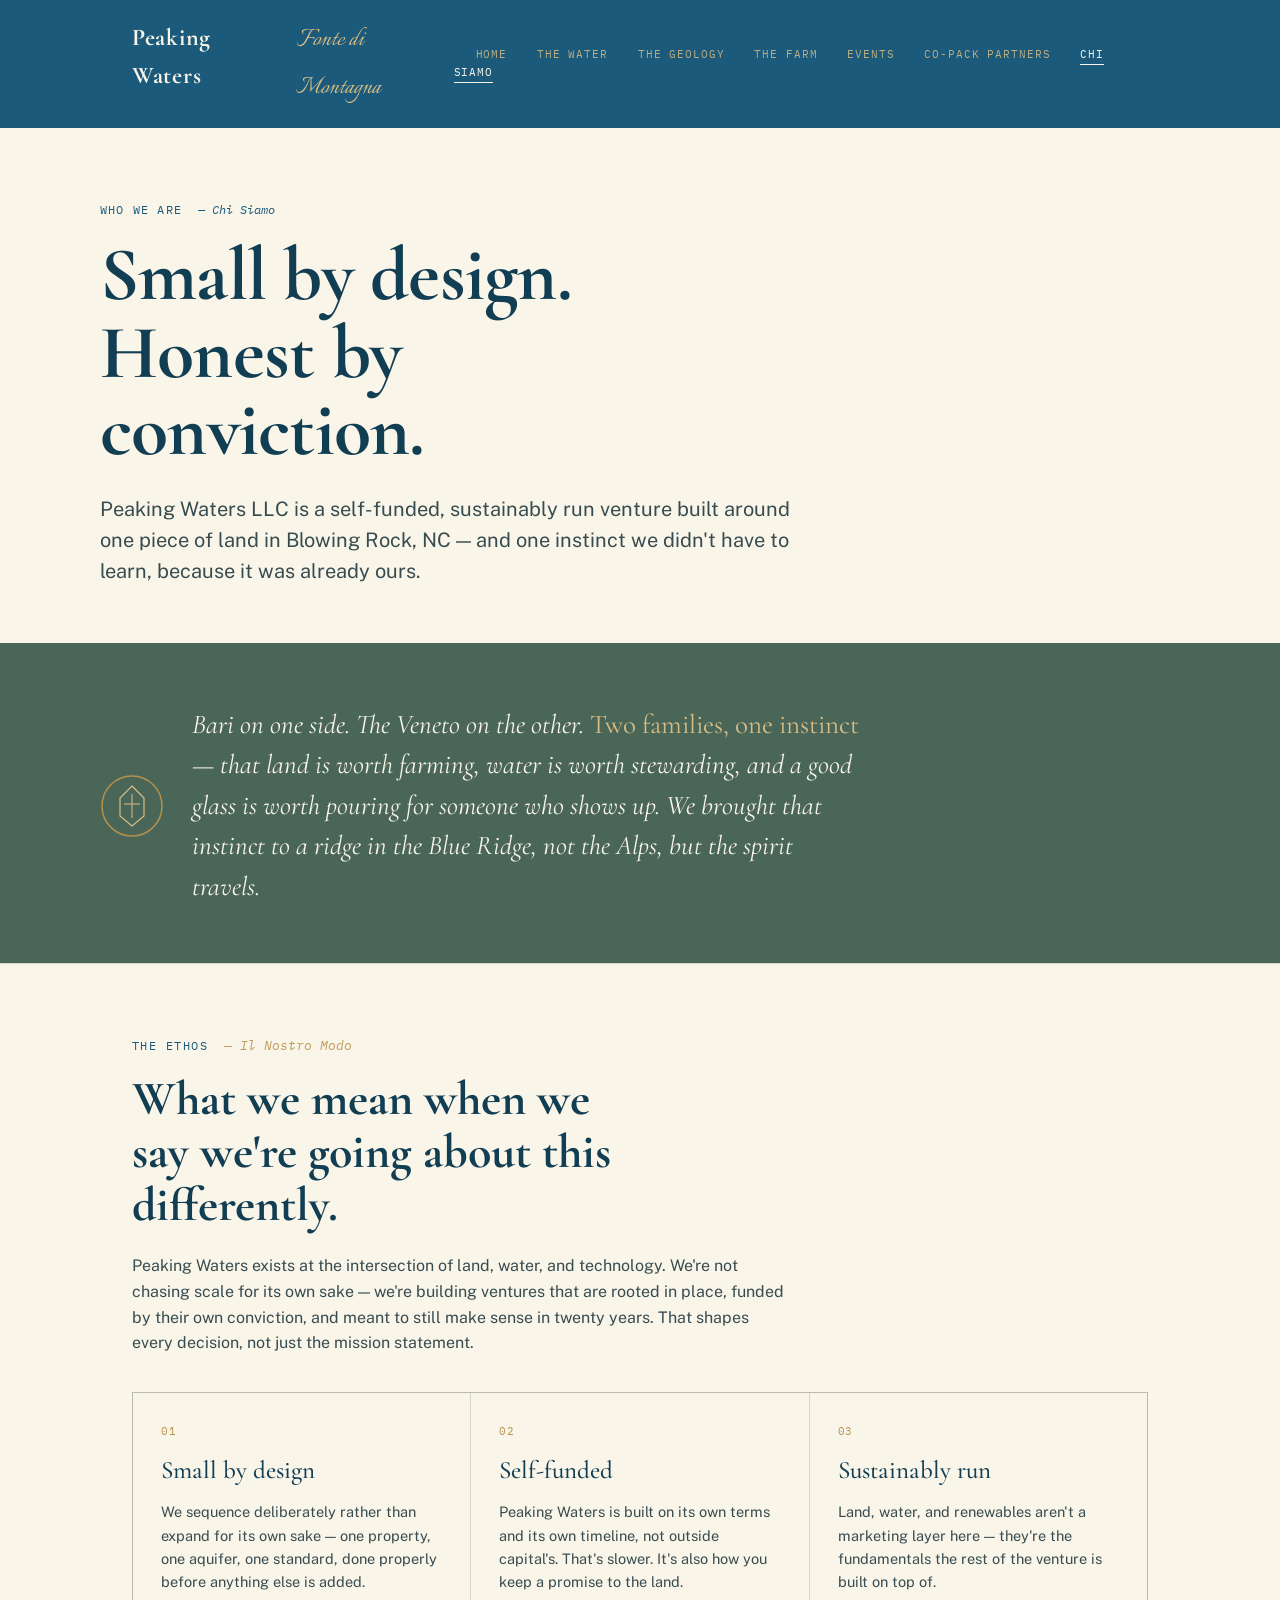
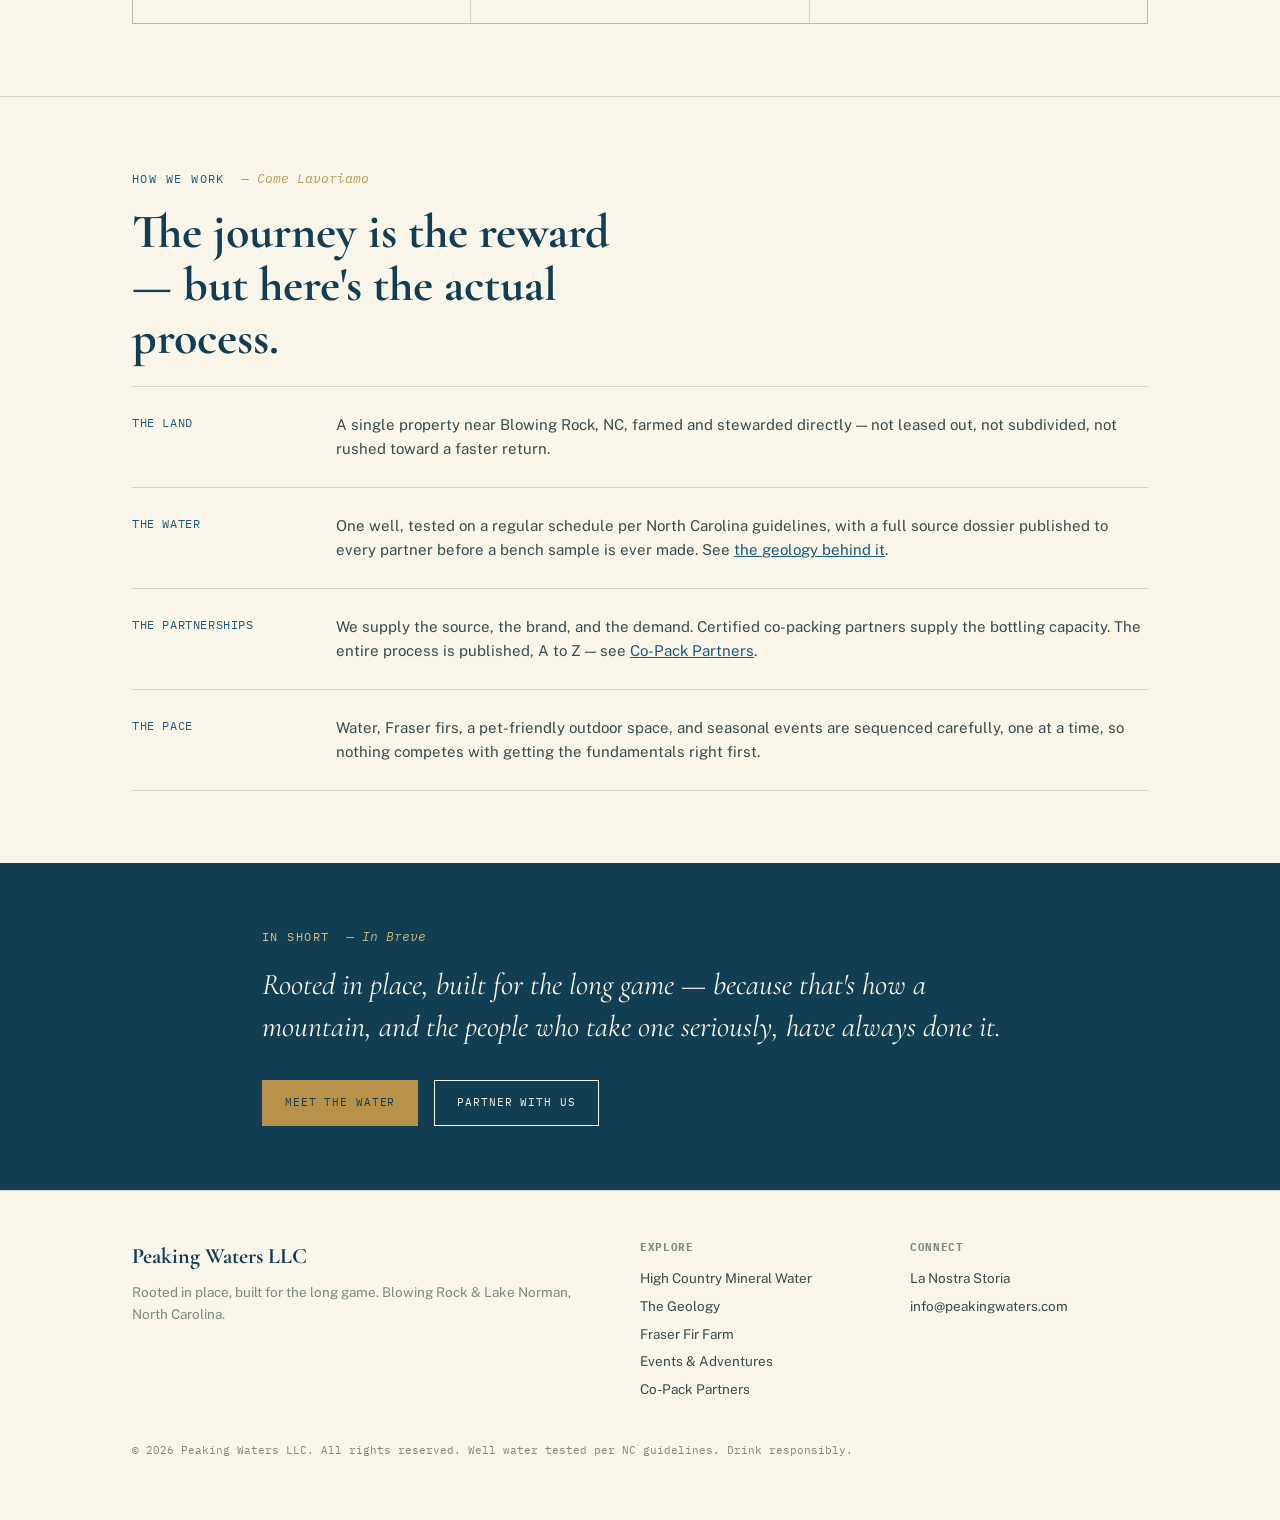
==== about.html @ 70d05f66 "Add About page for Peaking Waters LLC This file contains the HTML structure and styling for the 'Abo" ====
<!DOCTYPE html>
<html lang="en">
<head>
<meta charset="UTF-8">
<meta name="viewport" content="width=device-width, initial-scale=1.0">
<title>Chi Siamo — Who We Are | Peaking Waters LLC</title>
<meta name="description" content="Who Peaking Waters LLC is, and how we're going about building a land-and-water venture in Blowing Rock, NC — small by design, self-funded, and rooted in an Italian instinct for stewardship.">
<link rel="preconnect" href="https://fonts.googleapis.com">
<link rel="preconnect" href="https://fonts.gstatic.com" crossorigin>
<link href="https://fonts.googleapis.com/css2?family=Cormorant+Garamond:ital,wght@0,500;0,600;0,700;1,500&family=Italianno&family=Public+Sans:wght@400;500;600&family=IBM+Plex+Mono:wght@400;500&display=swap" rel="stylesheet">
<style>
  :root{
    --azure:#1B5A7A;
    --azure-deep:#123E54;
    --gold:#B8924A;
    --gold-light:#D9BD84;
    --cream:#FAF5E9;
    --cream-dim:#F1E7D2;
    --sage:#4A6659;
    --sage-deep:#33473D;
    --ink:#1E2E33;
    --stone:#7C8A84;
    --line:rgba(30,46,51,0.16);
    --display:'Cormorant Garamond', serif;
    --script:'Italianno', cursive;
    --body:'Public Sans', -apple-system, BlinkMacSystemFont, sans-serif;
    --mono:'IBM Plex Mono', monospace;
  }
  *{box-sizing:border-box;}
  html{scroll-behavior:smooth;}
  body{margin:0;background:var(--cream);color:var(--ink);font-family:var(--body);line-height:1.6;-webkit-font-smoothing:antialiased;}
  a{color:inherit;}
  .wrap{max-width:1080px;margin:0 auto;padding:0 32px;}
  @media(max-width:640px){.wrap{padding:0 20px;}}
  .it{font-style:italic;color:var(--azure);}

  .topbar{background:var(--azure);color:var(--cream);padding:16px 0;}
  .topbar .row{display:flex;justify-content:space-between;align-items:center;}
  .topbar .brand{font-family:var(--display);font-size:24px;font-weight:700;letter-spacing:.03em;color:var(--cream);text-decoration:none;display:flex;align-items:baseline;gap:10px;}
  .topbar .brand .script{font-family:var(--script);font-size:30px;font-weight:400;color:var(--gold-light);letter-spacing:0;}
  .topbar nav{font-family:var(--mono);font-size:11px;letter-spacing:.08em;text-transform:uppercase;}
  .topbar nav a{margin-left:22px;text-decoration:none;color:var(--gold-light);opacity:.85;}
  .topbar nav a:hover{opacity:1;}
  .topbar nav a.current{color:var(--cream);opacity:1;border-bottom:1px solid var(--cream);padding-bottom:3px;}
  @media(max-width:760px){.topbar nav{display:none;}}

  .hero{padding:72px 0 48px;}
  .eyebrow{font-family:var(--mono);font-size:12px;letter-spacing:.1em;text-transform:uppercase;color:var(--azure);margin-bottom:18px;}
  .eyebrow .it{text-transform:none;letter-spacing:0;margin-left:8px;}
  h1{font-family:var(--display);font-weight:700;font-size:clamp(42px,6.2vw,76px);line-height:1.02;letter-spacing:-.01em;margin:0 0 24px;max-width:16ch;color:var(--azure-deep);}
  .hero p.lede{font-size:20px;line-height:1.55;max-width:58ch;color:#374C50;margin:0 0 8px;}

  section.block{padding:72px 0;border-top:1px solid var(--line);}
  .kicker{font-family:var(--mono);font-size:12px;letter-spacing:.12em;text-transform:uppercase;color:var(--azure);margin-bottom:16px;}
  .kicker .it{text-transform:none;letter-spacing:0;color:var(--gold);opacity:.9;margin-left:8px;font-size:13px;}
  h2{font-family:var(--display);font-weight:700;font-size:clamp(32px,4.2vw,48px);line-height:1.1;margin:0 0 22px;max-width:22ch;color:var(--azure-deep);}
  p{margin:0 0 16px;color:#374C50;}
  .prose{max-width:66ch;}

  /* heritage pull */
  .heritage{background:var(--sage);color:var(--cream);padding:6px 0 0;}
  .heritage-inner{display:grid;grid-template-columns:auto 1fr;gap:28px;align-items:center;padding:56px 0;}
  @media(max-width:760px){.heritage-inner{grid-template-columns:1fr;}}
  .heritage .crest{width:64px;height:64px;flex-shrink:0;}
  .heritage p.big{font-family:var(--display);font-style:italic;font-weight:400;font-size:clamp(20px,2.6vw,27px);line-height:1.5;color:var(--cream);max-width:56ch;margin:0;}
  .heritage p.big .gold{color:var(--gold-light);font-style:normal;}

  /* values grid */
  .values{display:grid;grid-template-columns:repeat(3,1fr);gap:1px;background:var(--line);margin-top:36px;border:1px solid var(--line);}
  @media(max-width:760px){.values{grid-template-columns:1fr;}}
  .value{background:var(--cream);padding:30px 28px;}
  .value .num{font-family:var(--mono);font-size:11px;letter-spacing:.06em;color:var(--gold);margin-bottom:10px;}
  .value h3{font-family:var(--display);font-weight:500;font-size:25px;margin:0 0 10px;color:var(--azure-deep);}
  .value p{font-size:14.5px;margin:0;}

  /* how we work timeline-ish list */
  .how{border-top:1px solid var(--line);margin-top:8px;}
  .how-row{display:grid;grid-template-columns:180px 1fr;gap:24px;padding:26px 0;border-bottom:1px solid var(--line);}
  @media(max-width:640px){.how-row{grid-template-columns:1fr;gap:8px;}}
  .how-row .label{font-family:var(--mono);font-size:12px;letter-spacing:.05em;text-transform:uppercase;color:var(--azure);}
  .how-row p{margin:0;font-size:15px;}

  .bottom-line{background:var(--azure-deep);color:var(--cream);padding:64px 0;}
  .bottom-line .wrap{max-width:820px;}
  .bottom-line .kicker{color:var(--gold-light);}
  .bottom-line p.big{font-family:var(--display);font-style:italic;font-weight:400;font-size:clamp(22px,3vw,30px);line-height:1.4;color:var(--cream);}
  .bottom-line .cta{margin-top:32px;display:flex;gap:16px;flex-wrap:wrap;}
  .btn{display:inline-block;font-family:var(--mono);font-size:11px;letter-spacing:.08em;text-transform:uppercase;text-decoration:none;padding:13px 22px;border:1px solid var(--cream);color:var(--cream);}
  .btn.solid{background:var(--gold);border-color:var(--gold);color:var(--azure-deep);}
  .btn:hover{opacity:.85;}

  footer{padding:48px 0 60px;border-top:1px solid var(--line);}
  footer .fgrid{display:grid;grid-template-columns:2fr 1fr 1fr;gap:32px;}
  @media(max-width:640px){footer .fgrid{grid-template-columns:1fr;gap:24px;}}
  footer h5{font-family:var(--mono);font-size:11px;text-transform:uppercase;letter-spacing:.06em;color:var(--stone);margin:0 0 12px;}
  footer .brand{font-family:var(--display);font-weight:700;font-size:22px;margin-bottom:8px;color:var(--azure-deep);}
  footer p{font-size:13.5px;color:var(--stone);}
  footer a{text-decoration:none;color:#374C50;font-size:13.5px;display:block;margin-bottom:6px;}
  footer a:hover{color:var(--azure);}
  .legal{margin-top:36px;font-family:var(--mono);font-size:11px;color:var(--stone);}
</style>
</head>
<body>

<div class="topbar">
  <div class="wrap row">
    <a href="index.html" class="brand">Peaking Waters <span class="script">Fonte di Montagna</span></a>
    <nav>
      <a href="index.html">Home</a>
      <a href="water.html">The Water</a>
      <a href="geology.html">The Geology</a>
      <a href="farm.html">The Farm</a>
      <a href="events.html">Events</a>
      <a href="copack.html">Co-Pack Partners</a>
      <a href="about.html" class="current">Chi Siamo</a>
    </nav>
  </div>
</div>

<header class="hero wrap">
  <div class="eyebrow">Who We Are <span class="it">— Chi Siamo</span></div>
  <h1>Small by design. Honest by conviction.</h1>
  <p class="lede">Peaking Waters LLC is a self-funded, sustainably run venture built around one piece of land in Blowing Rock, NC — and one instinct we didn't have to learn, because it was already ours.</p>
</header>

<section class="heritage">
  <div class="wrap heritage-inner">
    <svg class="crest" viewBox="0 0 64 64" xmlns="http://www.w3.org/2000/svg">
      <circle cx="32" cy="32" r="30" fill="none" stroke="#B8924A" stroke-width="1.5"/>
      <path d="M32 12 L44 24 L44 42 L32 52 L20 42 L20 24 Z" fill="none" stroke="#D9BD84" stroke-width="1.2"/>
      <path d="M32 20 L32 44 M24 30 L40 30" stroke="#D9BD84" stroke-width="1"/>
    </svg>
    <p class="big">Bari on one side. The Veneto on the other. <span class="gold">Two families, one instinct</span> — that land is worth farming, water is worth stewarding, and a good glass is worth pouring for someone who shows up. We brought that instinct to a ridge in the Blue Ridge, not the Alps, but the spirit travels.</p>
  </div>
</section>

<section class="block">
  <div class="wrap">
    <div class="kicker">The Ethos <span class="it">— Il Nostro Modo</span></div>
    <h2>What we mean when we say we're going about this differently.</h2>
    <p class="prose">Peaking Waters exists at the intersection of land, water, and technology. We're not chasing scale for its own sake — we're building ventures that are rooted in place, funded by their own conviction, and meant to still make sense in twenty years. That shapes every decision, not just the mission statement.</p>

    <div class="values">
      <div class="value">
        <div class="num">01</div>
        <h3>Small by design</h3>
        <p>We sequence deliberately rather than expand for its own sake — one property, one aquifer, one standard, done properly before anything else is added.</p>
      </div>
      <div class="value">
        <div class="num">02</div>
        <h3>Self-funded</h3>
        <p>Peaking Waters is built on its own terms and its own timeline, not outside capital's. That's slower. It's also how you keep a promise to the land.</p>
      </div>
      <div class="value">
        <div class="num">03</div>
        <h3>Sustainably run</h3>
        <p>Land, water, and renewables aren't a marketing layer here — they're the fundamentals the rest of the venture is built on top of.</p>
      </div>
    </div>
  </div>
</section>

<section class="block">
  <div class="wrap">
    <div class="kicker">How We Work <span class="it">— Come Lavoriamo</span></div>
    <h2>The journey is the reward — but here's the actual process.</h2>
    <div class="how">
      <div class="how-row">
        <div class="label">The Land</div>
        <p>A single property near Blowing Rock, NC, farmed and stewarded directly — not leased out, not subdivided, not rushed toward a faster return.</p>
      </div>
      <div class="how-row">
        <div class="label">The Water</div>
        <p>One well, tested on a regular schedule per North Carolina guidelines, with a full source dossier published to every partner before a bench sample is ever made. See <a href="geology.html" style="color:var(--azure);text-decoration:underline;">the geology behind it</a>.</p>
      </div>
      <div class="how-row">
        <div class="label">The Partnerships</div>
        <p>We supply the source, the brand, and the demand. Certified co-packing partners supply the bottling capacity. The entire process is published, A to Z — see <a href="copack.html" style="color:var(--azure);text-decoration:underline;">Co-Pack Partners</a>.</p>
      </div>
      <div class="how-row">
        <div class="label">The Pace</div>
        <p>Water, Fraser firs, a pet-friendly outdoor space, and seasonal events are sequenced carefully, one at a time, so nothing competes with getting the fundamentals right first.</p>
      </div>
    </div>
  </div>
</section>

<section class="bottom-line">
  <div class="wrap">
    <div class="kicker">In Short <span class="it" style="color:var(--gold-light);">— In Breve</span></div>
    <p class="big">Rooted in place, built for the long game — because that's how a mountain, and the people who take one seriously, have always done it.</p>
    <div class="cta">
      <a href="water.html" class="btn solid">Meet the water</a>
      <a href="copack.html" class="btn">Partner with us</a>
    </div>
  </div>
</section>

<footer>
  <div class="wrap">
    <div class="fgrid">
      <div>
        <div class="brand">Peaking Waters LLC</div>
        <p>Rooted in place, built for the long game. Blowing Rock &amp; Lake Norman, North Carolina.</p>
      </div>
      <div>
        <h5>Explore</h5>
        <a href="water.html">High Country Mineral Water</a>
        <a href="geology.html">The Geology</a>
        <a href="farm.html">Fraser Fir Farm</a>
        <a href="events.html">Events &amp; Adventures</a>
        <a href="copack.html">Co-Pack Partners</a>
      </div>
      <div>
        <h5>Connect</h5>
        <a href="about.html">La Nostra Storia</a>
        <a href="mailto:info@peakingwaters.com">info@peakingwaters.com</a>
      </div>
    </div>
    <div class="legal">© 2026 Peaking Waters LLC. All rights reserved. Well water tested per NC guidelines. Drink responsibly.</div>
  </div>
</footer>

</body>
</html>
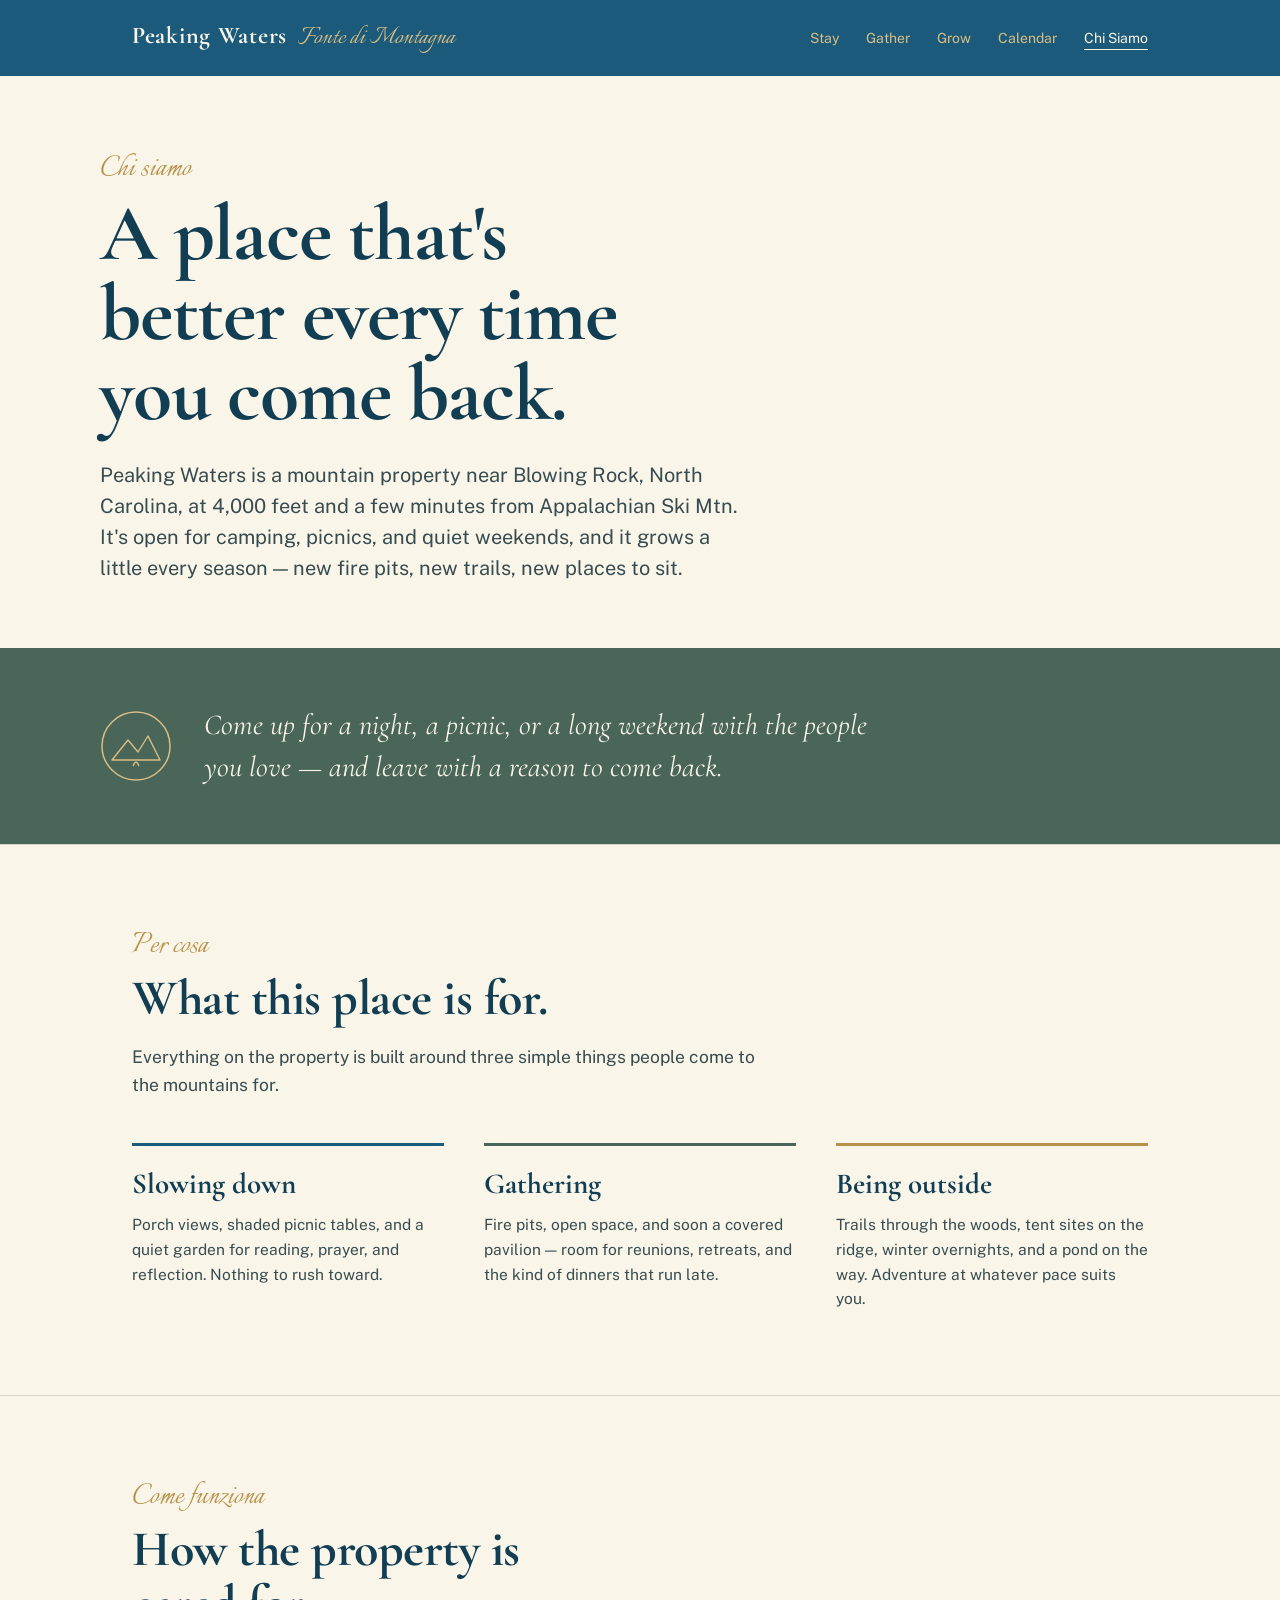
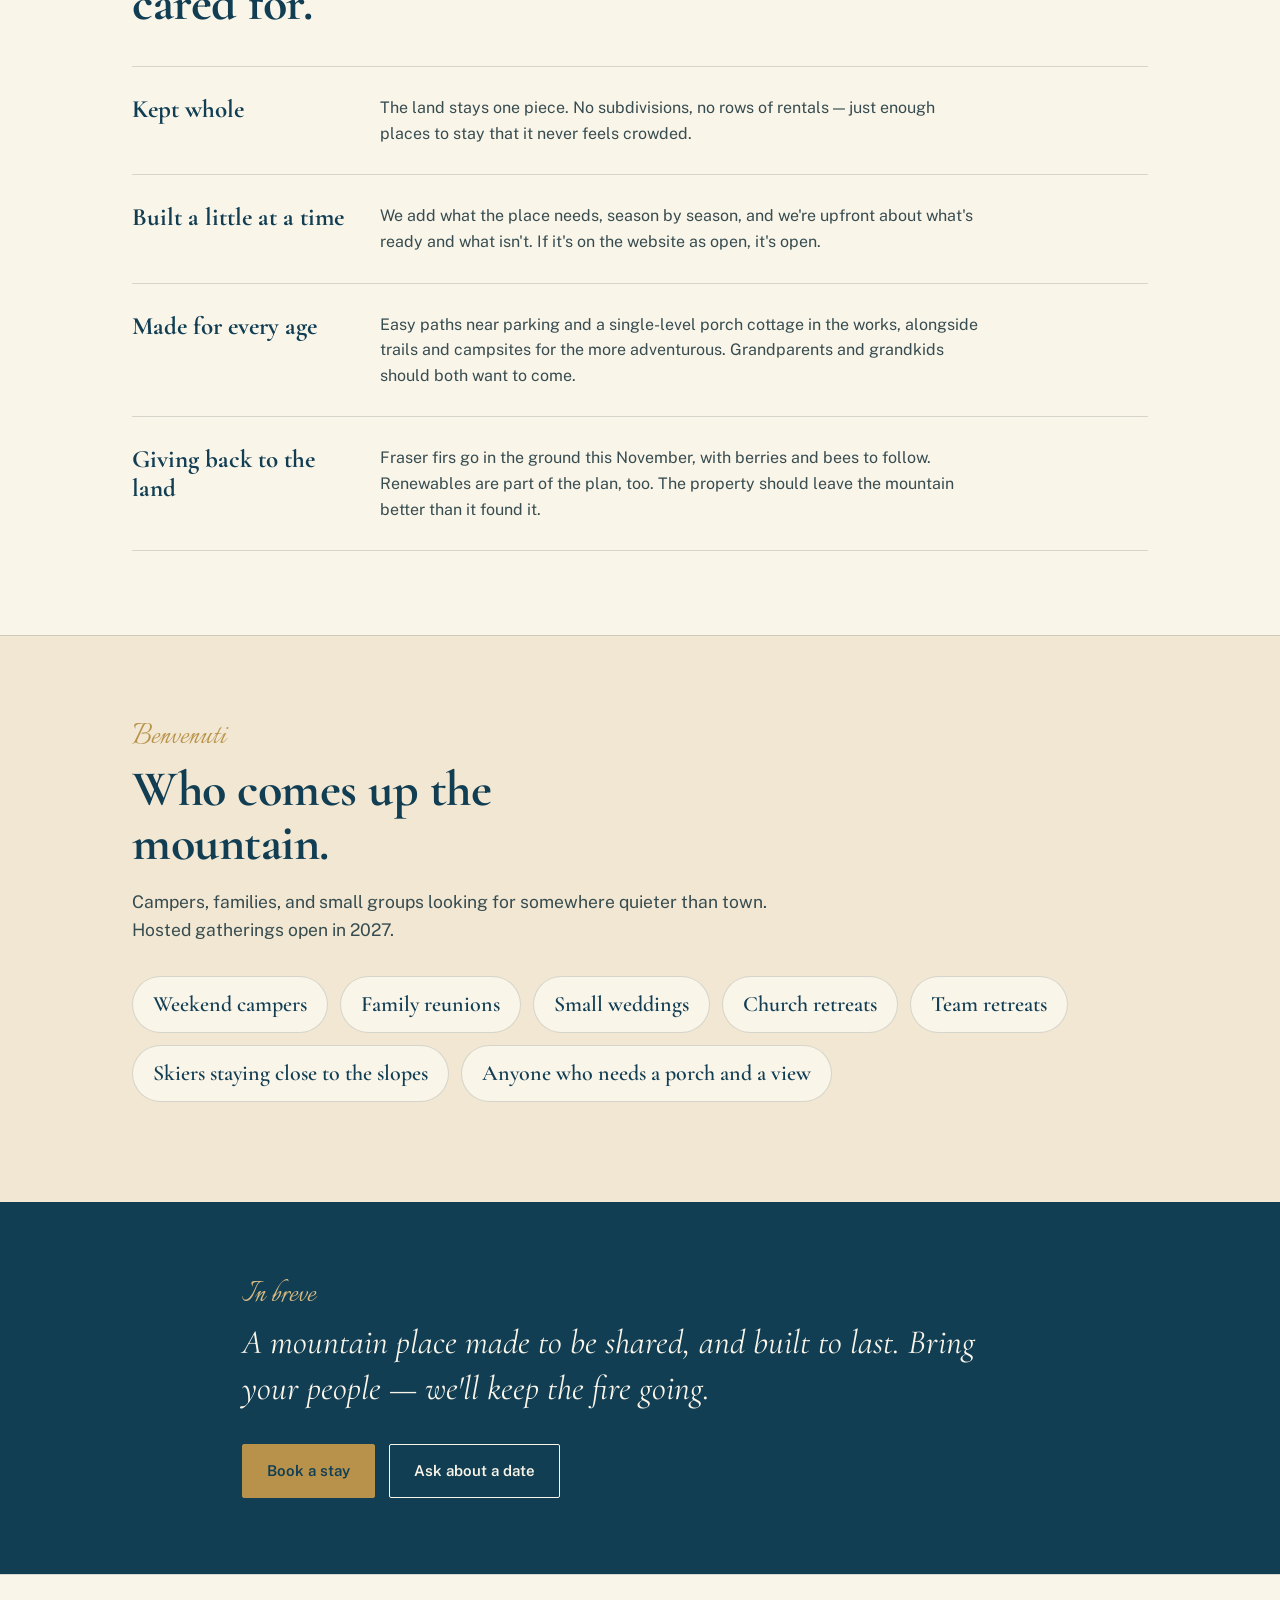
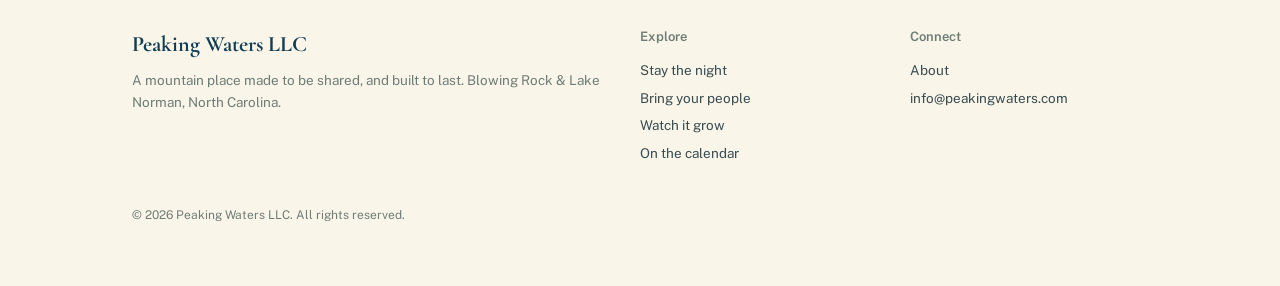
==== commit 7bc51fca: "Revise About page title and meta description Updated the title and meta description for the 'About' " ====
--- a/about.html
+++ b/about.html
@@ -3,11 +3,11 @@
 <head>
 <meta charset="UTF-8">
 <meta name="viewport" content="width=device-width, initial-scale=1.0">
-<title>Chi Siamo — Who We Are | Peaking Waters LLC</title>
-<meta name="description" content="Who Peaking Waters LLC is, and how we're going about building a land-and-water venture in Blowing Rock, NC — small by design, self-funded, and rooted in an Italian instinct for stewardship.">
+<title>Chi Siamo — About Peaking Waters | Blowing Rock, NC</title>
+<meta name="description" content="Peaking Waters is a mountain property near Blowing Rock, NC — a place to stay, gather, and slow down, built a little more every season and made for every age.">
 <link rel="preconnect" href="https://fonts.googleapis.com">
 <link rel="preconnect" href="https://fonts.gstatic.com" crossorigin>
-<link href="https://fonts.googleapis.com/css2?family=Cormorant+Garamond:ital,wght@0,500;0,600;0,700;1,500&family=Italianno&family=Public+Sans:wght@400;500;600&family=IBM+Plex+Mono:wght@400;500&display=swap" rel="stylesheet">
+<link href="https://fonts.googleapis.com/css2?family=Cormorant+Garamond:ital,wght@0,500;0,600;0,700;1,500&family=Italianno&family=Public+Sans:wght@400;500;600&display=swap" rel="stylesheet">
 <style>
   :root{
     --azure:#1B5A7A;
@@ -19,85 +19,92 @@
     --sage:#4A6659;
     --sage-deep:#33473D;
     --ink:#1E2E33;
-    --stone:#7C8A84;
+    --stone:#6E7C76;
     --line:rgba(30,46,51,0.16);
-    --display:'Cormorant Garamond', serif;
+    --display:'Cormorant Garamond', Georgia, serif;
     --script:'Italianno', cursive;
     --body:'Public Sans', -apple-system, BlinkMacSystemFont, sans-serif;
-    --mono:'IBM Plex Mono', monospace;
   }
   *{box-sizing:border-box;}
   html{scroll-behavior:smooth;}
+  @media (prefers-reduced-motion:reduce){html{scroll-behavior:auto;}}
   body{margin:0;background:var(--cream);color:var(--ink);font-family:var(--body);line-height:1.6;-webkit-font-smoothing:antialiased;}
   a{color:inherit;}
+  a:focus-visible{outline:2px solid var(--gold);outline-offset:3px;}
   .wrap{max-width:1080px;margin:0 auto;padding:0 32px;}
   @media(max-width:640px){.wrap{padding:0 20px;}}
-  .it{font-style:italic;color:var(--azure);}
-
-  .topbar{background:var(--azure);color:var(--cream);padding:16px 0;}
+  p{margin:0 0 16px;color:#374C50;}
+
+  /* ---- top bar ---- */
+  .topbar{background:var(--azure);color:var(--cream);padding:14px 0;}
   .topbar .row{display:flex;justify-content:space-between;align-items:center;}
   .topbar .brand{font-family:var(--display);font-size:24px;font-weight:700;letter-spacing:.03em;color:var(--cream);text-decoration:none;display:flex;align-items:baseline;gap:10px;}
   .topbar .brand .script{font-family:var(--script);font-size:30px;font-weight:400;color:var(--gold-light);letter-spacing:0;}
-  .topbar nav{font-family:var(--mono);font-size:11px;letter-spacing:.08em;text-transform:uppercase;}
-  .topbar nav a{margin-left:22px;text-decoration:none;color:var(--gold-light);opacity:.85;}
-  .topbar nav a:hover{opacity:1;}
-  .topbar nav a.current{color:var(--cream);opacity:1;border-bottom:1px solid var(--cream);padding-bottom:3px;}
+  .topbar nav{font-size:14px;}
+  .topbar nav a{margin-left:24px;text-decoration:none;color:var(--gold-light);}
+  .topbar nav a:hover{color:var(--cream);}
+  .topbar nav a[aria-current]{color:var(--cream);border-bottom:1px solid var(--cream);padding-bottom:3px;}
   @media(max-width:760px){.topbar nav{display:none;}}
 
-  .hero{padding:72px 0 48px;}
-  .eyebrow{font-family:var(--mono);font-size:12px;letter-spacing:.1em;text-transform:uppercase;color:var(--azure);margin-bottom:18px;}
-  .eyebrow .it{text-transform:none;letter-spacing:0;margin-left:8px;}
-  h1{font-family:var(--display);font-weight:700;font-size:clamp(42px,6.2vw,76px);line-height:1.02;letter-spacing:-.01em;margin:0 0 24px;max-width:16ch;color:var(--azure-deep);}
-  .hero p.lede{font-size:20px;line-height:1.55;max-width:58ch;color:#374C50;margin:0 0 8px;}
-
-  section.block{padding:72px 0;border-top:1px solid var(--line);}
-  .kicker{font-family:var(--mono);font-size:12px;letter-spacing:.12em;text-transform:uppercase;color:var(--azure);margin-bottom:16px;}
-  .kicker .it{text-transform:none;letter-spacing:0;color:var(--gold);opacity:.9;margin-left:8px;font-size:13px;}
-  h2{font-family:var(--display);font-weight:700;font-size:clamp(32px,4.2vw,48px);line-height:1.1;margin:0 0 22px;max-width:22ch;color:var(--azure-deep);}
-  p{margin:0 0 16px;color:#374C50;}
-  .prose{max-width:66ch;}
-
-  /* heritage pull */
-  .heritage{background:var(--sage);color:var(--cream);padding:6px 0 0;}
-  .heritage-inner{display:grid;grid-template-columns:auto 1fr;gap:28px;align-items:center;padding:56px 0;}
-  @media(max-width:760px){.heritage-inner{grid-template-columns:1fr;}}
-  .heritage .crest{width:64px;height:64px;flex-shrink:0;}
-  .heritage p.big{font-family:var(--display);font-style:italic;font-weight:400;font-size:clamp(20px,2.6vw,27px);line-height:1.5;color:var(--cream);max-width:56ch;margin:0;}
-  .heritage p.big .gold{color:var(--gold-light);font-style:normal;}
-
-  /* values grid */
-  .values{display:grid;grid-template-columns:repeat(3,1fr);gap:1px;background:var(--line);margin-top:36px;border:1px solid var(--line);}
-  @media(max-width:760px){.values{grid-template-columns:1fr;}}
-  .value{background:var(--cream);padding:30px 28px;}
-  .value .num{font-family:var(--mono);font-size:11px;letter-spacing:.06em;color:var(--gold);margin-bottom:10px;}
-  .value h3{font-family:var(--display);font-weight:500;font-size:25px;margin:0 0 10px;color:var(--azure-deep);}
-  .value p{font-size:14.5px;margin:0;}
-
-  /* how we work timeline-ish list */
-  .how{border-top:1px solid var(--line);margin-top:8px;}
-  .how-row{display:grid;grid-template-columns:180px 1fr;gap:24px;padding:26px 0;border-bottom:1px solid var(--line);}
-  @media(max-width:640px){.how-row{grid-template-columns:1fr;gap:8px;}}
-  .how-row .label{font-family:var(--mono);font-size:12px;letter-spacing:.05em;text-transform:uppercase;color:var(--azure);}
-  .how-row p{margin:0;font-size:15px;}
-
-  .bottom-line{background:var(--azure-deep);color:var(--cream);padding:64px 0;}
-  .bottom-line .wrap{max-width:820px;}
-  .bottom-line .kicker{color:var(--gold-light);}
-  .bottom-line p.big{font-family:var(--display);font-style:italic;font-weight:400;font-size:clamp(22px,3vw,30px);line-height:1.4;color:var(--cream);}
-  .bottom-line .cta{margin-top:32px;display:flex;gap:16px;flex-wrap:wrap;}
-  .btn{display:inline-block;font-family:var(--mono);font-size:11px;letter-spacing:.08em;text-transform:uppercase;text-decoration:none;padding:13px 22px;border:1px solid var(--cream);color:var(--cream);}
+  /* ---- hero ---- */
+  .hero{padding:76px 0 64px;}
+  .sub{font-family:var(--script);font-size:34px;color:var(--gold);line-height:1;margin-bottom:8px;}
+  h1{font-family:var(--display);font-weight:700;font-size:clamp(44px,6.4vw,80px);line-height:1;letter-spacing:-.015em;margin:0 0 26px;max-width:15ch;color:var(--azure-deep);}
+  .lede{font-size:20px;line-height:1.55;max-width:54ch;margin:0;}
+
+  /* ---- promise band ---- */
+  .promise{background:var(--sage);color:var(--cream);}
+  .promise-inner{display:grid;grid-template-columns:auto 1fr;gap:32px;align-items:center;padding:56px 0;}
+  @media(max-width:760px){.promise-inner{grid-template-columns:1fr;gap:20px;}}
+  .promise svg{width:72px;height:72px;}
+  .promise p{font-family:var(--display);font-style:italic;font-size:clamp(21px,2.7vw,29px);line-height:1.45;color:var(--cream);max-width:52ch;margin:0;}
+
+  /* ---- sections ---- */
+  section.block{padding:84px 0;border-top:1px solid var(--line);}
+  h2{font-family:var(--display);font-weight:700;font-size:clamp(32px,4.4vw,50px);line-height:1.08;letter-spacing:-.01em;margin:0 0 18px;max-width:20ch;color:var(--azure-deep);}
+  .intro{font-size:17.5px;max-width:58ch;}
+
+  /* ---- what it's for ---- */
+  .for{display:grid;grid-template-columns:repeat(3,1fr);gap:40px;margin-top:44px;}
+  @media(max-width:860px){.for{grid-template-columns:1fr;gap:40px;}}
+  .for div{border-top:3px solid var(--azure);padding-top:22px;}
+  .for div:nth-child(2){border-top-color:var(--sage);}
+  .for div:nth-child(3){border-top-color:var(--gold);}
+  .for h3{font-family:var(--display);font-weight:700;font-size:29px;line-height:1.1;margin:0 0 12px;color:var(--azure-deep);}
+  .for p{font-size:15.5px;margin:0;}
+
+  /* ---- how it's run ---- */
+  .how{margin-top:36px;border-top:1px solid var(--line);}
+  .how-row{display:grid;grid-template-columns:220px 1fr;gap:28px;padding:28px 0;border-bottom:1px solid var(--line);}
+  @media(max-width:640px){.how-row{grid-template-columns:1fr;gap:6px;}}
+  .how-row h3{font-family:var(--display);font-weight:700;font-size:25px;line-height:1.15;margin:0;color:var(--azure-deep);}
+  .how-row p{margin:0;font-size:16px;max-width:60ch;}
+
+  /* ---- who it's for ---- */
+  .who{background:var(--cream-dim);}
+  .who-list{display:flex;flex-wrap:wrap;gap:12px;margin-top:32px;padding:0;list-style:none;}
+  .who-list li{font-family:var(--display);font-size:22px;font-weight:600;color:var(--azure-deep);background:var(--cream);border:1px solid var(--line);padding:10px 20px;border-radius:40px;}
+
+  /* ---- closing ---- */
+  .closing{background:var(--azure-deep);color:var(--cream);padding:76px 0;}
+  .closing .wrap{max-width:860px;}
+  .closing .sub{color:var(--gold-light);}
+  .closing p.big{font-family:var(--display);font-style:italic;font-size:clamp(24px,3.2vw,34px);line-height:1.35;color:var(--cream);margin:0 0 32px;}
+  .cta{display:flex;gap:14px;flex-wrap:wrap;}
+  .btn{display:inline-block;font-weight:600;font-size:15px;text-decoration:none;padding:14px 24px;border:1px solid var(--cream);color:var(--cream);border-radius:2px;}
   .btn.solid{background:var(--gold);border-color:var(--gold);color:var(--azure-deep);}
-  .btn:hover{opacity:.85;}
-
-  footer{padding:48px 0 60px;border-top:1px solid var(--line);}
+  .btn:hover{background:var(--gold-light);border-color:var(--gold-light);color:var(--azure-deep);}
+
+  /* ---- footer ---- */
+  footer{padding:52px 0 60px;border-top:1px solid var(--line);}
   footer .fgrid{display:grid;grid-template-columns:2fr 1fr 1fr;gap:32px;}
   @media(max-width:640px){footer .fgrid{grid-template-columns:1fr;gap:24px;}}
-  footer h5{font-family:var(--mono);font-size:11px;text-transform:uppercase;letter-spacing:.06em;color:var(--stone);margin:0 0 12px;}
+  footer h5{font-size:13px;font-weight:600;color:var(--stone);margin:0 0 12px;}
   footer .brand{font-family:var(--display);font-weight:700;font-size:22px;margin-bottom:8px;color:var(--azure-deep);}
   footer p{font-size:13.5px;color:var(--stone);}
   footer a{text-decoration:none;color:#374C50;font-size:13.5px;display:block;margin-bottom:6px;}
   footer a:hover{color:var(--azure);}
-  .legal{margin-top:36px;font-family:var(--mono);font-size:11px;color:var(--stone);}
+  .legal{margin-top:36px;font-size:12px;color:var(--stone);}
 </style>
 </head>
 <body>
@@ -105,56 +112,50 @@
 <div class="topbar">
   <div class="wrap row">
     <a href="index.html" class="brand">Peaking Waters <span class="script">Fonte di Montagna</span></a>
-    <nav>
-      <a href="index.html">Home</a>
-      <a href="water.html">The Water</a>
-      <a href="geology.html">The Geology</a>
-      <a href="farm.html">The Farm</a>
-      <a href="events.html">Events</a>
-      <a href="copack.html">Co-Pack Partners</a>
-      <a href="about.html" class="current">Chi Siamo</a>
+    <nav aria-label="Main">
+      <a href="index.html#stay">Stay</a>
+      <a href="index.html#gather">Gather</a>
+      <a href="index.html#grow">Grow</a>
+      <a href="index.html#calendar">Calendar</a>
+      <a href="about.html" aria-current="page">Chi Siamo</a>
     </nav>
   </div>
 </div>
 
 <header class="hero wrap">
-  <div class="eyebrow">Who We Are <span class="it">— Chi Siamo</span></div>
-  <h1>Small by design. Honest by conviction.</h1>
-  <p class="lede">Peaking Waters LLC is a self-funded, sustainably run venture built around one piece of land in Blowing Rock, NC — and one instinct we didn't have to learn, because it was already ours.</p>
+  <div class="sub">Chi siamo</div>
+  <h1>A place that's better every time you come back.</h1>
+  <p class="lede">Peaking Waters is a mountain property near Blowing Rock, North Carolina, at 4,000 feet and a few minutes from Appalachian Ski Mtn. It's open for camping, picnics, and quiet weekends, and it grows a little every season — new fire pits, new trails, new places to sit.</p>
 </header>
 
-<section class="heritage">
-  <div class="wrap heritage-inner">
-    <svg class="crest" viewBox="0 0 64 64" xmlns="http://www.w3.org/2000/svg">
-      <circle cx="32" cy="32" r="30" fill="none" stroke="#B8924A" stroke-width="1.5"/>
-      <path d="M32 12 L44 24 L44 42 L32 52 L20 42 L20 24 Z" fill="none" stroke="#D9BD84" stroke-width="1.2"/>
-      <path d="M32 20 L32 44 M24 30 L40 30" stroke="#D9BD84" stroke-width="1"/>
+<section class="promise">
+  <div class="wrap promise-inner">
+    <svg viewBox="0 0 72 72" xmlns="http://www.w3.org/2000/svg" aria-hidden="true">
+      <circle cx="36" cy="36" r="34" fill="none" stroke="#D9BD84" stroke-width="1.5"/>
+      <path d="M12 50 L28 30 L38 42 L48 26 L60 50 Z" fill="none" stroke="#D9BD84" stroke-width="1.4" stroke-linejoin="round"/>
+      <path d="M33 56 Q36 48 39 56" fill="none" stroke="#D9BD84" stroke-width="1.4"/>
     </svg>
-    <p class="big">Bari on one side. The Veneto on the other. <span class="gold">Two families, one instinct</span> — that land is worth farming, water is worth stewarding, and a good glass is worth pouring for someone who shows up. We brought that instinct to a ridge in the Blue Ridge, not the Alps, but the spirit travels.</p>
+    <p>Come up for a night, a picnic, or a long weekend with the people you love — and leave with a reason to come back.</p>
   </div>
 </section>
 
 <section class="block">
   <div class="wrap">
-    <div class="kicker">The Ethos <span class="it">— Il Nostro Modo</span></div>
-    <h2>What we mean when we say we're going about this differently.</h2>
-    <p class="prose">Peaking Waters exists at the intersection of land, water, and technology. We're not chasing scale for its own sake — we're building ventures that are rooted in place, funded by their own conviction, and meant to still make sense in twenty years. That shapes every decision, not just the mission statement.</p>
-
-    <div class="values">
-      <div class="value">
-        <div class="num">01</div>
-        <h3>Small by design</h3>
-        <p>We sequence deliberately rather than expand for its own sake — one property, one aquifer, one standard, done properly before anything else is added.</p>
-      </div>
-      <div class="value">
-        <div class="num">02</div>
-        <h3>Self-funded</h3>
-        <p>Peaking Waters is built on its own terms and its own timeline, not outside capital's. That's slower. It's also how you keep a promise to the land.</p>
-      </div>
-      <div class="value">
-        <div class="num">03</div>
-        <h3>Sustainably run</h3>
-        <p>Land, water, and renewables aren't a marketing layer here — they're the fundamentals the rest of the venture is built on top of.</p>
+    <div class="sub">Per cosa</div>
+    <h2>What this place is for.</h2>
+    <p class="intro">Everything on the property is built around three simple things people come to the mountains for.</p>
+    <div class="for">
+      <div>
+        <h3>Slowing down</h3>
+        <p>Porch views, shaded picnic tables, and a quiet garden for reading, prayer, and reflection. Nothing to rush toward.</p>
+      </div>
+      <div>
+        <h3>Gathering</h3>
+        <p>Fire pits, open space, and soon a covered pavilion — room for reunions, retreats, and the kind of dinners that run late.</p>
+      </div>
+      <div>
+        <h3>Being outside</h3>
+        <p>Trails through the woods, tent sites on the ridge, winter overnights, and a pond on the way. Adventure at whatever pace suits you.</p>
       </div>
     </div>
   </div>
@@ -162,36 +163,53 @@
 
 <section class="block">
   <div class="wrap">
-    <div class="kicker">How We Work <span class="it">— Come Lavoriamo</span></div>
-    <h2>The journey is the reward — but here's the actual process.</h2>
+    <div class="sub">Come funziona</div>
+    <h2>How the property is cared for.</h2>
     <div class="how">
       <div class="how-row">
-        <div class="label">The Land</div>
-        <p>A single property near Blowing Rock, NC, farmed and stewarded directly — not leased out, not subdivided, not rushed toward a faster return.</p>
-      </div>
-      <div class="how-row">
-        <div class="label">The Water</div>
-        <p>One well, tested on a regular schedule per North Carolina guidelines, with a full source dossier published to every partner before a bench sample is ever made. See <a href="geology.html" style="color:var(--azure);text-decoration:underline;">the geology behind it</a>.</p>
-      </div>
-      <div class="how-row">
-        <div class="label">The Partnerships</div>
-        <p>We supply the source, the brand, and the demand. Certified co-packing partners supply the bottling capacity. The entire process is published, A to Z — see <a href="copack.html" style="color:var(--azure);text-decoration:underline;">Co-Pack Partners</a>.</p>
-      </div>
-      <div class="how-row">
-        <div class="label">The Pace</div>
-        <p>Water, Fraser firs, a pet-friendly outdoor space, and seasonal events are sequenced carefully, one at a time, so nothing competes with getting the fundamentals right first.</p>
-      </div>
-    </div>
-  </div>
-</section>
-
-<section class="bottom-line">
-  <div class="wrap">
-    <div class="kicker">In Short <span class="it" style="color:var(--gold-light);">— In Breve</span></div>
-    <p class="big">Rooted in place, built for the long game — because that's how a mountain, and the people who take one seriously, have always done it.</p>
+        <h3>Kept whole</h3>
+        <p>The land stays one piece. No subdivisions, no rows of rentals — just enough places to stay that it never feels crowded.</p>
+      </div>
+      <div class="how-row">
+        <h3>Built a little at a time</h3>
+        <p>We add what the place needs, season by season, and we're upfront about what's ready and what isn't. If it's on the website as open, it's open.</p>
+      </div>
+      <div class="how-row">
+        <h3>Made for every age</h3>
+        <p>Easy paths near parking and a single-level porch cottage in the works, alongside trails and campsites for the more adventurous. Grandparents and grandkids should both want to come.</p>
+      </div>
+      <div class="how-row">
+        <h3>Giving back to the land</h3>
+        <p>Fraser firs go in the ground this November, with berries and bees to follow. Renewables are part of the plan, too. The property should leave the mountain better than it found it.</p>
+      </div>
+    </div>
+  </div>
+</section>
+
+<section class="block who">
+  <div class="wrap">
+    <div class="sub">Benvenuti</div>
+    <h2>Who comes up the mountain.</h2>
+    <p class="intro">Campers, families, and small groups looking for somewhere quieter than town. Hosted gatherings open in 2027.</p>
+    <ul class="who-list">
+      <li>Weekend campers</li>
+      <li>Family reunions</li>
+      <li>Small weddings</li>
+      <li>Church retreats</li>
+      <li>Team retreats</li>
+      <li>Skiers staying close to the slopes</li>
+      <li>Anyone who needs a porch and a view</li>
+    </ul>
+  </div>
+</section>
+
+<section class="closing">
+  <div class="wrap">
+    <div class="sub">In breve</div>
+    <p class="big">A mountain place made to be shared, and built to last. Bring your people — we'll keep the fire going.</p>
     <div class="cta">
-      <a href="water.html" class="btn solid">Meet the water</a>
-      <a href="copack.html" class="btn">Partner with us</a>
+      <a href="index.html#stay" class="btn solid">Book a stay</a>
+      <a href="mailto:info@peakingwaters.com?subject=Gathering%20inquiry" class="btn">Ask about a date</a>
     </div>
   </div>
 </section>
@@ -201,23 +219,22 @@
     <div class="fgrid">
       <div>
         <div class="brand">Peaking Waters LLC</div>
-        <p>Rooted in place, built for the long game. Blowing Rock &amp; Lake Norman, North Carolina.</p>
+        <p>A mountain place made to be shared, and built to last. Blowing Rock &amp; Lake Norman, North Carolina.</p>
       </div>
       <div>
         <h5>Explore</h5>
-        <a href="water.html">High Country Mineral Water</a>
-        <a href="geology.html">The Geology</a>
-        <a href="farm.html">Fraser Fir Farm</a>
-        <a href="events.html">Events &amp; Adventures</a>
-        <a href="copack.html">Co-Pack Partners</a>
+        <a href="index.html#stay">Stay the night</a>
+        <a href="index.html#gather">Bring your people</a>
+        <a href="index.html#grow">Watch it grow</a>
+        <a href="index.html#calendar">On the calendar</a>
       </div>
       <div>
         <h5>Connect</h5>
-        <a href="about.html">La Nostra Storia</a>
+        <a href="about.html">About</a>
         <a href="mailto:info@peakingwaters.com">info@peakingwaters.com</a>
       </div>
     </div>
-    <div class="legal">© 2026 Peaking Waters LLC. All rights reserved. Well water tested per NC guidelines. Drink responsibly.</div>
+    <div class="legal">© 2026 Peaking Waters LLC. All rights reserved.</div>
   </div>
 </footer>
 
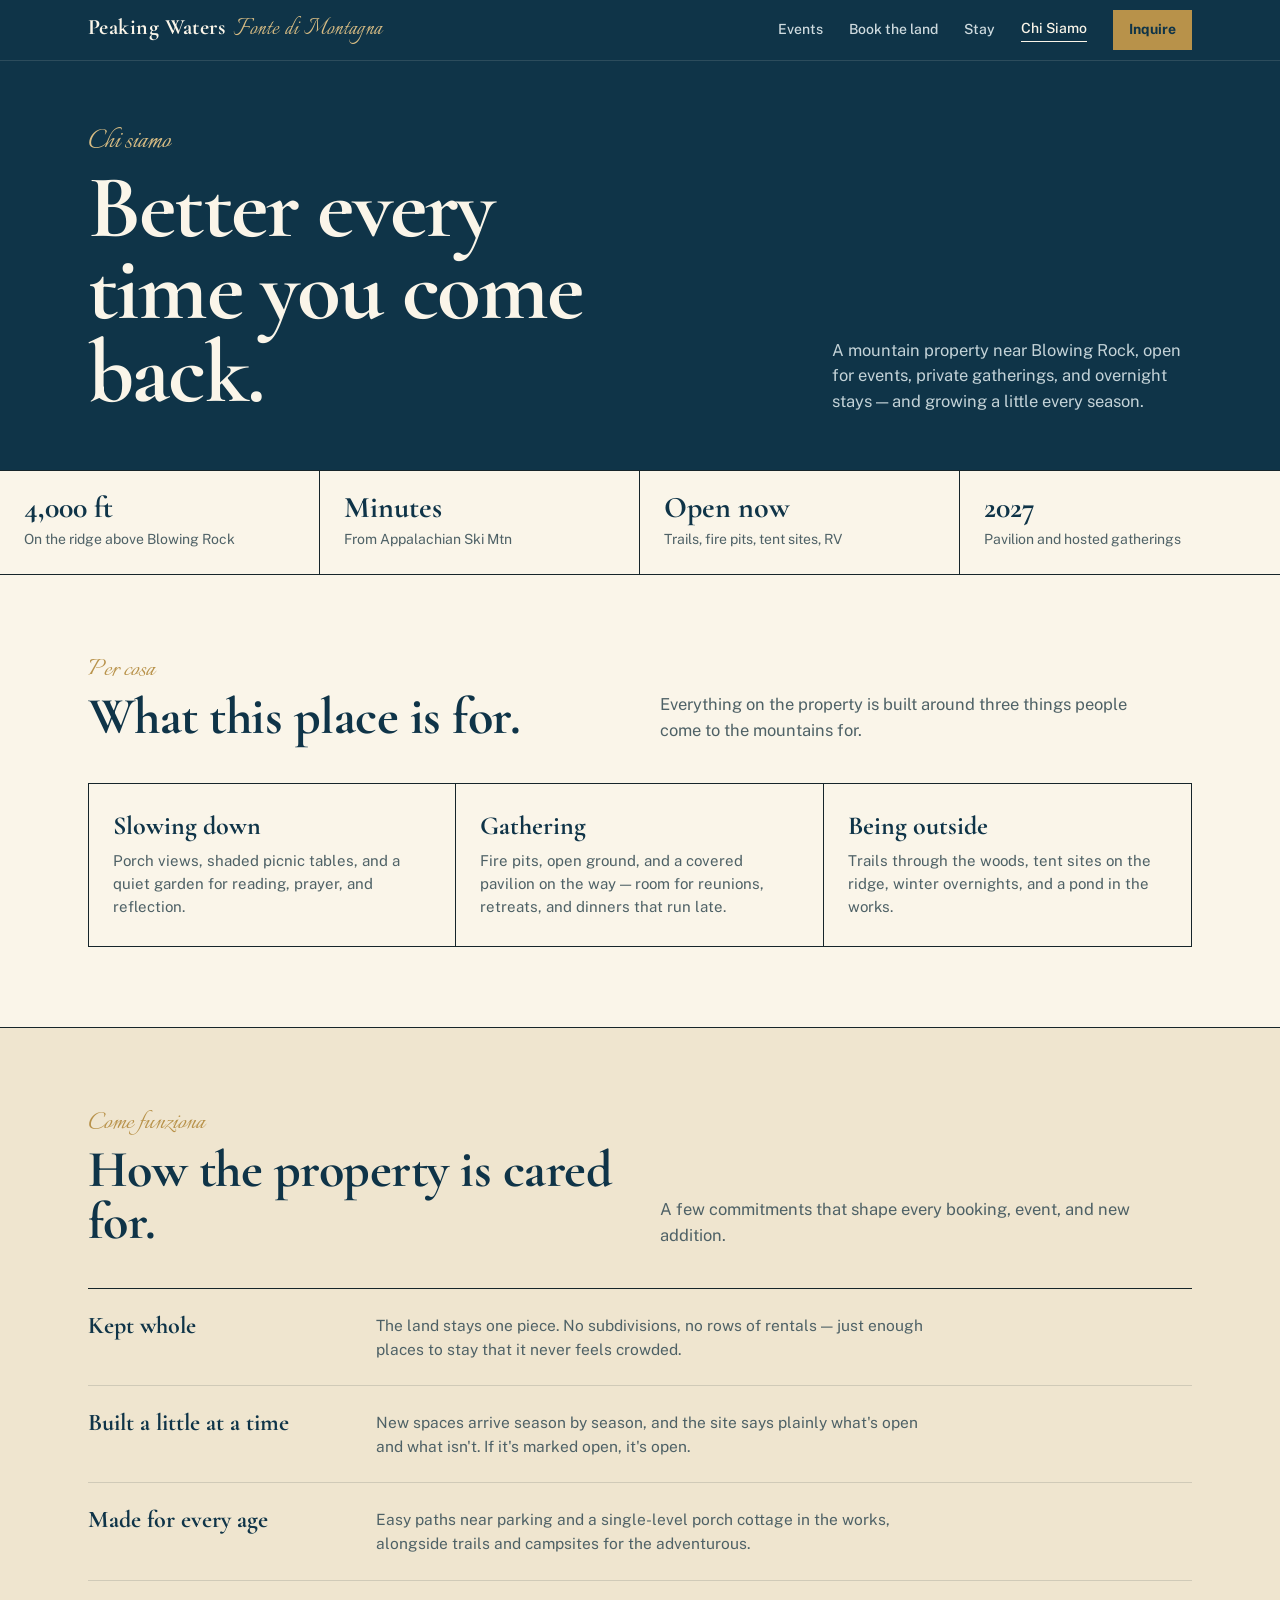
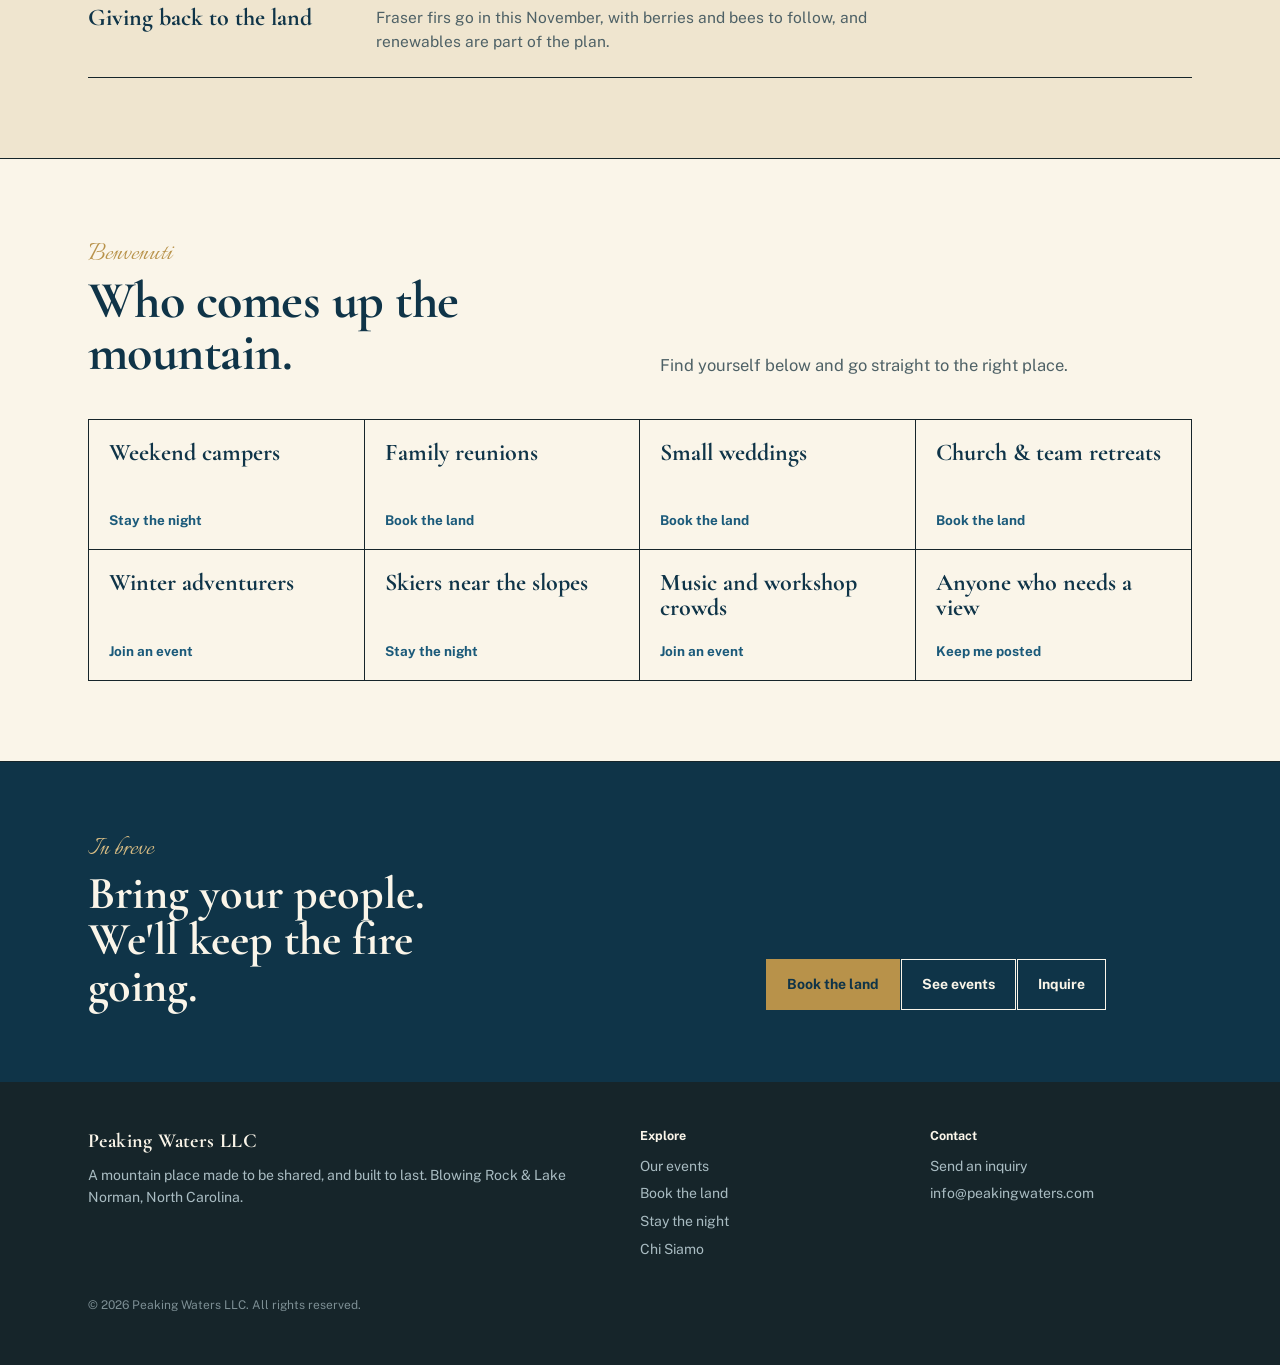
==== commit 3ae90cf0: "Revise about.html for content and style updates Updated the content and structure of the about page," ====
--- a/about.html
+++ b/about.html
@@ -4,107 +4,130 @@
 <meta charset="UTF-8">
 <meta name="viewport" content="width=device-width, initial-scale=1.0">
 <title>Chi Siamo — About Peaking Waters | Blowing Rock, NC</title>
-<meta name="description" content="Peaking Waters is a mountain property near Blowing Rock, NC — a place to stay, gather, and slow down, built a little more every season and made for every age.">
+<meta name="description" content="Peaking Waters is a 4,000-ft mountain property near Blowing Rock, NC — open for events, land bookings, and overnight stays, and built a little more every season.">
 <link rel="preconnect" href="https://fonts.googleapis.com">
 <link rel="preconnect" href="https://fonts.gstatic.com" crossorigin>
-<link href="https://fonts.googleapis.com/css2?family=Cormorant+Garamond:ital,wght@0,500;0,600;0,700;1,500&family=Italianno&family=Public+Sans:wght@400;500;600&display=swap" rel="stylesheet">
+<link href="https://fonts.googleapis.com/css2?family=Cormorant+Garamond:wght@600;700&family=Italianno&family=Public+Sans:wght@400;500;600;700&display=swap" rel="stylesheet">
 <style>
   :root{
     --azure:#1B5A7A;
-    --azure-deep:#123E54;
+    --azure-deep:#0F3448;
     --gold:#B8924A;
     --gold-light:#D9BD84;
     --cream:#FAF5E9;
-    --cream-dim:#F1E7D2;
-    --sage:#4A6659;
-    --sage-deep:#33473D;
-    --ink:#1E2E33;
-    --stone:#6E7C76;
-    --line:rgba(30,46,51,0.16);
+    --cream-dim:#EFE5CF;
+    --ink:#16252A;
+    --muted:#4E6166;
+    --line:#16252A;
+    --hair:rgba(22,37,42,.14);
     --display:'Cormorant Garamond', Georgia, serif;
     --script:'Italianno', cursive;
     --body:'Public Sans', -apple-system, BlinkMacSystemFont, sans-serif;
   }
   *{box-sizing:border-box;}
-  html{scroll-behavior:smooth;}
+  html{scroll-behavior:smooth;scroll-padding-top:64px;}
   @media (prefers-reduced-motion:reduce){html{scroll-behavior:auto;}}
-  body{margin:0;background:var(--cream);color:var(--ink);font-family:var(--body);line-height:1.6;-webkit-font-smoothing:antialiased;}
+  body{margin:0;background:var(--cream);color:var(--ink);font-family:var(--body);font-size:16px;line-height:1.55;-webkit-font-smoothing:antialiased;}
   a{color:inherit;}
-  a:focus-visible{outline:2px solid var(--gold);outline-offset:3px;}
-  .wrap{max-width:1080px;margin:0 auto;padding:0 32px;}
-  @media(max-width:640px){.wrap{padding:0 20px;}}
-  p{margin:0 0 16px;color:#374C50;}
-
-  /* ---- top bar ---- */
-  .topbar{background:var(--azure);color:var(--cream);padding:14px 0;}
-  .topbar .row{display:flex;justify-content:space-between;align-items:center;}
-  .topbar .brand{font-family:var(--display);font-size:24px;font-weight:700;letter-spacing:.03em;color:var(--cream);text-decoration:none;display:flex;align-items:baseline;gap:10px;}
-  .topbar .brand .script{font-family:var(--script);font-size:30px;font-weight:400;color:var(--gold-light);letter-spacing:0;}
-  .topbar nav{font-size:14px;}
-  .topbar nav a{margin-left:24px;text-decoration:none;color:var(--gold-light);}
-  .topbar nav a:hover{color:var(--cream);}
-  .topbar nav a[aria-current]{color:var(--cream);border-bottom:1px solid var(--cream);padding-bottom:3px;}
-  @media(max-width:760px){.topbar nav{display:none;}}
+  :focus-visible{outline:2px solid var(--gold);outline-offset:2px;}
+  .wrap{max-width:1160px;margin:0 auto;padding:0 28px;}
+  @media(max-width:640px){.wrap{padding:0 18px;}}
+  p{margin:0 0 14px;color:var(--muted);}
+  h2{font-family:var(--display);font-weight:700;font-size:clamp(34px,4.4vw,52px);line-height:1;letter-spacing:-.01em;margin:0;color:var(--azure-deep);}
+  h3{font-family:var(--display);font-weight:700;font-size:26px;line-height:1.1;margin:0 0 8px;color:var(--azure-deep);}
+  .sub{font-family:var(--script);font-size:30px;color:var(--gold);line-height:1;margin-bottom:6px;}
+
+  /* ---- top bar (matches index) ---- */
+  .topbar{position:sticky;top:0;z-index:10;background:var(--azure-deep);color:var(--cream);border-bottom:1px solid rgba(250,245,233,.12);}
+  .topbar .row{display:flex;justify-content:space-between;align-items:center;height:60px;}
+  .brand{font-family:var(--display);font-size:22px;font-weight:700;letter-spacing:.02em;color:var(--cream);text-decoration:none;display:flex;align-items:baseline;gap:8px;}
+  .brand .script{font-family:var(--script);font-size:27px;font-weight:400;color:var(--gold-light);}
+  .topbar nav{display:flex;align-items:center;gap:26px;font-size:14px;font-weight:500;}
+  .topbar nav a{text-decoration:none;color:#CFDBDF;}
+  .topbar nav a:hover,.topbar nav a[aria-current]{color:var(--cream);}
+  .topbar nav a[aria-current]{border-bottom:1px solid var(--cream);padding-bottom:2px;}
+  .topbar nav a.cta{background:var(--gold);color:var(--azure-deep);padding:9px 16px;font-weight:700;border:none;}
+  .topbar nav a.cta:hover{background:var(--gold-light);}
+  @media(max-width:820px){.topbar nav a:not(.cta){display:none;}}
 
   /* ---- hero ---- */
-  .hero{padding:76px 0 64px;}
-  .sub{font-family:var(--script);font-size:34px;color:var(--gold);line-height:1;margin-bottom:8px;}
-  h1{font-family:var(--display);font-weight:700;font-size:clamp(44px,6.4vw,80px);line-height:1;letter-spacing:-.015em;margin:0 0 26px;max-width:15ch;color:var(--azure-deep);}
-  .lede{font-size:20px;line-height:1.55;max-width:54ch;margin:0;}
-
-  /* ---- promise band ---- */
-  .promise{background:var(--sage);color:var(--cream);}
-  .promise-inner{display:grid;grid-template-columns:auto 1fr;gap:32px;align-items:center;padding:56px 0;}
-  @media(max-width:760px){.promise-inner{grid-template-columns:1fr;gap:20px;}}
-  .promise svg{width:72px;height:72px;}
-  .promise p{font-family:var(--display);font-style:italic;font-size:clamp(21px,2.7vw,29px);line-height:1.45;color:var(--cream);max-width:52ch;margin:0;}
+  .hero{background:var(--azure-deep);color:var(--cream);padding:64px 0 56px;border-bottom:1px solid var(--line);}
+  .hero-top{display:grid;grid-template-columns:1fr auto;gap:40px;align-items:end;}
+  @media(max-width:820px){.hero-top{grid-template-columns:1fr;gap:20px;}}
+  .hero .sub{color:var(--gold-light);font-size:32px;margin-bottom:10px;}
+  .hero h1{font-family:var(--display);font-weight:700;font-size:clamp(46px,7vw,90px);line-height:.92;letter-spacing:-.02em;margin:0;max-width:13ch;color:var(--cream);}
+  .hero-side{max-width:36ch;font-size:16.5px;color:#C4D3D8;margin:0;}
+
+  /* ---- facts strip ---- */
+  .facts{display:grid;grid-template-columns:repeat(4,1fr);border-bottom:1px solid var(--line);}
+  @media(max-width:820px){.facts{grid-template-columns:1fr 1fr;}}
+  .facts div{padding:22px 24px;border-right:1px solid var(--line);}
+  .facts div:last-child{border-right:none;}
+  @media(max-width:820px){.facts div:nth-child(2n){border-right:none;}.facts div:nth-child(-n+2){border-bottom:1px solid var(--line);}}
+  .facts strong{display:block;font-family:var(--display);font-size:30px;line-height:1;color:var(--azure-deep);margin-bottom:4px;}
+  .facts span{font-size:14px;color:var(--muted);}
 
   /* ---- sections ---- */
-  section.block{padding:84px 0;border-top:1px solid var(--line);}
-  h2{font-family:var(--display);font-weight:700;font-size:clamp(32px,4.4vw,50px);line-height:1.08;letter-spacing:-.01em;margin:0 0 18px;max-width:20ch;color:var(--azure-deep);}
-  .intro{font-size:17.5px;max-width:58ch;}
+  section.sec{padding:80px 0;border-bottom:1px solid var(--line);}
+  .sec-head{display:grid;grid-template-columns:1fr 1fr;gap:40px;align-items:end;margin-bottom:40px;}
+  @media(max-width:820px){.sec-head{grid-template-columns:1fr;gap:14px;}}
+  .sec-head p{margin:0;max-width:48ch;font-size:16.5px;}
 
   /* ---- what it's for ---- */
-  .for{display:grid;grid-template-columns:repeat(3,1fr);gap:40px;margin-top:44px;}
-  @media(max-width:860px){.for{grid-template-columns:1fr;gap:40px;}}
-  .for div{border-top:3px solid var(--azure);padding-top:22px;}
-  .for div:nth-child(2){border-top-color:var(--sage);}
-  .for div:nth-child(3){border-top-color:var(--gold);}
-  .for h3{font-family:var(--display);font-weight:700;font-size:29px;line-height:1.1;margin:0 0 12px;color:var(--azure-deep);}
-  .for p{font-size:15.5px;margin:0;}
-
-  /* ---- how it's run ---- */
-  .how{margin-top:36px;border-top:1px solid var(--line);}
-  .how-row{display:grid;grid-template-columns:220px 1fr;gap:28px;padding:28px 0;border-bottom:1px solid var(--line);}
+  .for{display:grid;grid-template-columns:repeat(3,1fr);border:1px solid var(--line);}
+  @media(max-width:860px){.for{grid-template-columns:1fr;}}
+  .for div{padding:28px 24px;border-right:1px solid var(--line);}
+  .for div:last-child{border-right:none;}
+  @media(max-width:860px){.for div{border-right:none;border-bottom:1px solid var(--line);}.for div:last-child{border-bottom:none;}}
+  .for p{font-size:15px;margin:0;}
+
+  /* ---- how it's cared for ---- */
+  .care{background:var(--cream-dim);}
+  .how{border-top:1px solid var(--line);}
+  .how-row{display:grid;grid-template-columns:260px 1fr;gap:28px;padding:24px 0;border-bottom:1px solid var(--hair);}
+  .how-row:last-child{border-bottom:1px solid var(--line);}
   @media(max-width:640px){.how-row{grid-template-columns:1fr;gap:6px;}}
-  .how-row h3{font-family:var(--display);font-weight:700;font-size:25px;line-height:1.15;margin:0;color:var(--azure-deep);}
-  .how-row p{margin:0;font-size:16px;max-width:60ch;}
-
-  /* ---- who it's for ---- */
-  .who{background:var(--cream-dim);}
-  .who-list{display:flex;flex-wrap:wrap;gap:12px;margin-top:32px;padding:0;list-style:none;}
-  .who-list li{font-family:var(--display);font-size:22px;font-weight:600;color:var(--azure-deep);background:var(--cream);border:1px solid var(--line);padding:10px 20px;border-radius:40px;}
+  .how-row h3{margin:0;font-size:24px;}
+  .how-row p{margin:0;font-size:15.5px;max-width:62ch;}
+
+  /* ---- who ---- */
+  .who{display:grid;grid-template-columns:repeat(4,1fr);border:1px solid var(--line);}
+  @media(max-width:860px){.who{grid-template-columns:1fr 1fr;}}
+  .who a{display:flex;flex-direction:column;justify-content:space-between;min-height:130px;padding:20px 20px 18px;text-decoration:none;border-right:1px solid var(--line);border-bottom:1px solid var(--line);background:var(--cream);transition:background .15s;}
+  .who a:nth-child(4n){border-right:none;}
+  .who a:nth-last-child(-n+4){border-bottom:none;}
+  @media(max-width:860px){
+    .who a{border-right:1px solid var(--line);border-bottom:1px solid var(--line);}
+    .who a:nth-child(2n){border-right:none;}
+    .who a:nth-last-child(-n+2){border-bottom:none;}
+  }
+  .who a:hover{background:var(--azure-deep);}
+  .who a:hover strong,.who a:hover span{color:var(--cream);}
+  .who strong{font-family:var(--display);font-size:24px;line-height:1.05;color:var(--azure-deep);}
+  .who span{font-size:13.5px;font-weight:700;color:var(--azure);margin-top:14px;}
 
   /* ---- closing ---- */
-  .closing{background:var(--azure-deep);color:var(--cream);padding:76px 0;}
-  .closing .wrap{max-width:860px;}
+  .closing{background:var(--azure-deep);color:var(--cream);padding:72px 0;}
+  .closing-inner{display:grid;grid-template-columns:1.2fr .8fr;gap:40px;align-items:end;}
+  @media(max-width:820px){.closing-inner{grid-template-columns:1fr;}}
   .closing .sub{color:var(--gold-light);}
-  .closing p.big{font-family:var(--display);font-style:italic;font-size:clamp(24px,3.2vw,34px);line-height:1.35;color:var(--cream);margin:0 0 32px;}
-  .cta{display:flex;gap:14px;flex-wrap:wrap;}
-  .btn{display:inline-block;font-weight:600;font-size:15px;text-decoration:none;padding:14px 24px;border:1px solid var(--cream);color:var(--cream);border-radius:2px;}
+  .closing p.big{font-family:var(--display);font-weight:700;font-size:clamp(30px,4vw,46px);line-height:1.02;color:var(--cream);margin:0;max-width:18ch;}
+  .cta-row{display:flex;gap:1px;flex-wrap:wrap;}
+  .btn{display:inline-block;font-size:14px;font-weight:700;text-decoration:none;padding:14px 20px;border:1px solid var(--cream);color:var(--cream);}
+  .btn:hover{background:var(--cream);color:var(--azure-deep);}
   .btn.solid{background:var(--gold);border-color:var(--gold);color:var(--azure-deep);}
-  .btn:hover{background:var(--gold-light);border-color:var(--gold-light);color:var(--azure-deep);}
-
-  /* ---- footer ---- */
-  footer{padding:52px 0 60px;border-top:1px solid var(--line);}
-  footer .fgrid{display:grid;grid-template-columns:2fr 1fr 1fr;gap:32px;}
-  @media(max-width:640px){footer .fgrid{grid-template-columns:1fr;gap:24px;}}
-  footer h5{font-size:13px;font-weight:600;color:var(--stone);margin:0 0 12px;}
-  footer .brand{font-family:var(--display);font-weight:700;font-size:22px;margin-bottom:8px;color:var(--azure-deep);}
-  footer p{font-size:13.5px;color:var(--stone);}
-  footer a{text-decoration:none;color:#374C50;font-size:13.5px;display:block;margin-bottom:6px;}
-  footer a:hover{color:var(--azure);}
-  .legal{margin-top:36px;font-size:12px;color:var(--stone);}
+  .btn.solid:hover{background:var(--gold-light);border-color:var(--gold-light);}
+
+  /* ---- footer (matches index) ---- */
+  footer{background:var(--ink);color:#A9BCC2;padding:44px 0 50px;font-size:14px;}
+  footer .fgrid{display:grid;grid-template-columns:2fr 1fr 1fr;gap:28px;}
+  @media(max-width:640px){footer .fgrid{grid-template-columns:1fr;}}
+  footer .brand{font-size:20px;margin-bottom:8px;}
+  footer h5{font-size:12.5px;font-weight:700;color:var(--cream);margin:0 0 10px;}
+  footer a{display:block;text-decoration:none;margin-bottom:6px;}
+  footer a:hover{color:var(--cream);}
+  footer p{color:#A9BCC2;font-size:14px;}
+  .legal{margin-top:30px;font-size:12px;opacity:.7;}
 </style>
 </head>
 <body>
@@ -113,58 +136,61 @@
   <div class="wrap row">
     <a href="index.html" class="brand">Peaking Waters <span class="script">Fonte di Montagna</span></a>
     <nav aria-label="Main">
+      <a href="index.html#events">Events</a>
+      <a href="index.html#book">Book the land</a>
       <a href="index.html#stay">Stay</a>
-      <a href="index.html#gather">Gather</a>
-      <a href="index.html#grow">Grow</a>
-      <a href="index.html#calendar">Calendar</a>
       <a href="about.html" aria-current="page">Chi Siamo</a>
+      <a href="index.html#inquire" class="cta">Inquire</a>
     </nav>
   </div>
 </div>
 
-<header class="hero wrap">
-  <div class="sub">Chi siamo</div>
-  <h1>A place that's better every time you come back.</h1>
-  <p class="lede">Peaking Waters is a mountain property near Blowing Rock, North Carolina, at 4,000 feet and a few minutes from Appalachian Ski Mtn. It's open for camping, picnics, and quiet weekends, and it grows a little every season — new fire pits, new trails, new places to sit.</p>
+<header class="hero">
+  <div class="wrap hero-top">
+    <div>
+      <div class="sub">Chi siamo</div>
+      <h1>Better every time you come back.</h1>
+    </div>
+    <p class="hero-side">A mountain property near Blowing Rock, open for events, private gatherings, and overnight stays — and growing a little every season.</p>
+  </div>
 </header>
 
-<section class="promise">
-  <div class="wrap promise-inner">
-    <svg viewBox="0 0 72 72" xmlns="http://www.w3.org/2000/svg" aria-hidden="true">
-      <circle cx="36" cy="36" r="34" fill="none" stroke="#D9BD84" stroke-width="1.5"/>
-      <path d="M12 50 L28 30 L38 42 L48 26 L60 50 Z" fill="none" stroke="#D9BD84" stroke-width="1.4" stroke-linejoin="round"/>
-      <path d="M33 56 Q36 48 39 56" fill="none" stroke="#D9BD84" stroke-width="1.4"/>
-    </svg>
-    <p>Come up for a night, a picnic, or a long weekend with the people you love — and leave with a reason to come back.</p>
-  </div>
-</section>
-
-<section class="block">
-  <div class="wrap">
-    <div class="sub">Per cosa</div>
-    <h2>What this place is for.</h2>
-    <p class="intro">Everything on the property is built around three simple things people come to the mountains for.</p>
+<div class="facts">
+  <div><strong>4,000 ft</strong><span>On the ridge above Blowing Rock</span></div>
+  <div><strong>Minutes</strong><span>From Appalachian Ski Mtn</span></div>
+  <div><strong>Open now</strong><span>Trails, fire pits, tent sites, RV</span></div>
+  <div><strong>2027</strong><span>Pavilion and hosted gatherings</span></div>
+</div>
+
+<section class="sec">
+  <div class="wrap">
+    <div class="sec-head">
+      <div><div class="sub">Per cosa</div><h2>What this place is for.</h2></div>
+      <p>Everything on the property is built around three things people come to the mountains for.</p>
+    </div>
     <div class="for">
       <div>
         <h3>Slowing down</h3>
-        <p>Porch views, shaded picnic tables, and a quiet garden for reading, prayer, and reflection. Nothing to rush toward.</p>
+        <p>Porch views, shaded picnic tables, and a quiet garden for reading, prayer, and reflection.</p>
       </div>
       <div>
         <h3>Gathering</h3>
-        <p>Fire pits, open space, and soon a covered pavilion — room for reunions, retreats, and the kind of dinners that run late.</p>
+        <p>Fire pits, open ground, and a covered pavilion on the way — room for reunions, retreats, and dinners that run late.</p>
       </div>
       <div>
         <h3>Being outside</h3>
-        <p>Trails through the woods, tent sites on the ridge, winter overnights, and a pond on the way. Adventure at whatever pace suits you.</p>
-      </div>
-    </div>
-  </div>
-</section>
-
-<section class="block">
-  <div class="wrap">
-    <div class="sub">Come funziona</div>
-    <h2>How the property is cared for.</h2>
+        <p>Trails through the woods, tent sites on the ridge, winter overnights, and a pond in the works.</p>
+      </div>
+    </div>
+  </div>
+</section>
+
+<section class="sec care">
+  <div class="wrap">
+    <div class="sec-head">
+      <div><div class="sub">Come funziona</div><h2>How the property is cared for.</h2></div>
+      <p>A few commitments that shape every booking, event, and new addition.</p>
+    </div>
     <div class="how">
       <div class="how-row">
         <h3>Kept whole</h3>
@@ -172,44 +198,49 @@
       </div>
       <div class="how-row">
         <h3>Built a little at a time</h3>
-        <p>We add what the place needs, season by season, and we're upfront about what's ready and what isn't. If it's on the website as open, it's open.</p>
+        <p>New spaces arrive season by season, and the site says plainly what's open and what isn't. If it's marked open, it's open.</p>
       </div>
       <div class="how-row">
         <h3>Made for every age</h3>
-        <p>Easy paths near parking and a single-level porch cottage in the works, alongside trails and campsites for the more adventurous. Grandparents and grandkids should both want to come.</p>
+        <p>Easy paths near parking and a single-level porch cottage in the works, alongside trails and campsites for the adventurous.</p>
       </div>
       <div class="how-row">
         <h3>Giving back to the land</h3>
-        <p>Fraser firs go in the ground this November, with berries and bees to follow. Renewables are part of the plan, too. The property should leave the mountain better than it found it.</p>
-      </div>
-    </div>
-  </div>
-</section>
-
-<section class="block who">
-  <div class="wrap">
-    <div class="sub">Benvenuti</div>
-    <h2>Who comes up the mountain.</h2>
-    <p class="intro">Campers, families, and small groups looking for somewhere quieter than town. Hosted gatherings open in 2027.</p>
-    <ul class="who-list">
-      <li>Weekend campers</li>
-      <li>Family reunions</li>
-      <li>Small weddings</li>
-      <li>Church retreats</li>
-      <li>Team retreats</li>
-      <li>Skiers staying close to the slopes</li>
-      <li>Anyone who needs a porch and a view</li>
-    </ul>
+        <p>Fraser firs go in this November, with berries and bees to follow, and renewables are part of the plan.</p>
+      </div>
+    </div>
+  </div>
+</section>
+
+<section class="sec">
+  <div class="wrap">
+    <div class="sec-head">
+      <div><div class="sub">Benvenuti</div><h2>Who comes up the mountain.</h2></div>
+      <p>Find yourself below and go straight to the right place.</p>
+    </div>
+    <div class="who">
+      <a href="index.html#stay"><strong>Weekend campers</strong><span>Stay the night</span></a>
+      <a href="index.html#book"><strong>Family reunions</strong><span>Book the land</span></a>
+      <a href="index.html#book"><strong>Small weddings</strong><span>Book the land</span></a>
+      <a href="index.html#book"><strong>Church &amp; team retreats</strong><span>Book the land</span></a>
+      <a href="index.html#events"><strong>Winter adventurers</strong><span>Join an event</span></a>
+      <a href="index.html#stay"><strong>Skiers near the slopes</strong><span>Stay the night</span></a>
+      <a href="index.html#events"><strong>Music and workshop crowds</strong><span>Join an event</span></a>
+      <a href="index.html#inquire"><strong>Anyone who needs a view</strong><span>Keep me posted</span></a>
+    </div>
   </div>
 </section>
 
 <section class="closing">
-  <div class="wrap">
-    <div class="sub">In breve</div>
-    <p class="big">A mountain place made to be shared, and built to last. Bring your people — we'll keep the fire going.</p>
-    <div class="cta">
-      <a href="index.html#stay" class="btn solid">Book a stay</a>
-      <a href="mailto:info@peakingwaters.com?subject=Gathering%20inquiry" class="btn">Ask about a date</a>
+  <div class="wrap closing-inner">
+    <div>
+      <div class="sub">In breve</div>
+      <p class="big">Bring your people. We'll keep the fire going.</p>
+    </div>
+    <div class="cta-row">
+      <a href="index.html#book" class="btn solid">Book the land</a>
+      <a href="index.html#events" class="btn">See events</a>
+      <a href="index.html#inquire" class="btn">Inquire</a>
     </div>
   </div>
 </section>
@@ -223,14 +254,14 @@
       </div>
       <div>
         <h5>Explore</h5>
+        <a href="index.html#events">Our events</a>
+        <a href="index.html#book">Book the land</a>
         <a href="index.html#stay">Stay the night</a>
-        <a href="index.html#gather">Bring your people</a>
-        <a href="index.html#grow">Watch it grow</a>
-        <a href="index.html#calendar">On the calendar</a>
-      </div>
-      <div>
-        <h5>Connect</h5>
-        <a href="about.html">About</a>
+        <a href="about.html">Chi Siamo</a>
+      </div>
+      <div>
+        <h5>Contact</h5>
+        <a href="index.html#inquire">Send an inquiry</a>
         <a href="mailto:info@peakingwaters.com">info@peakingwaters.com</a>
       </div>
     </div>
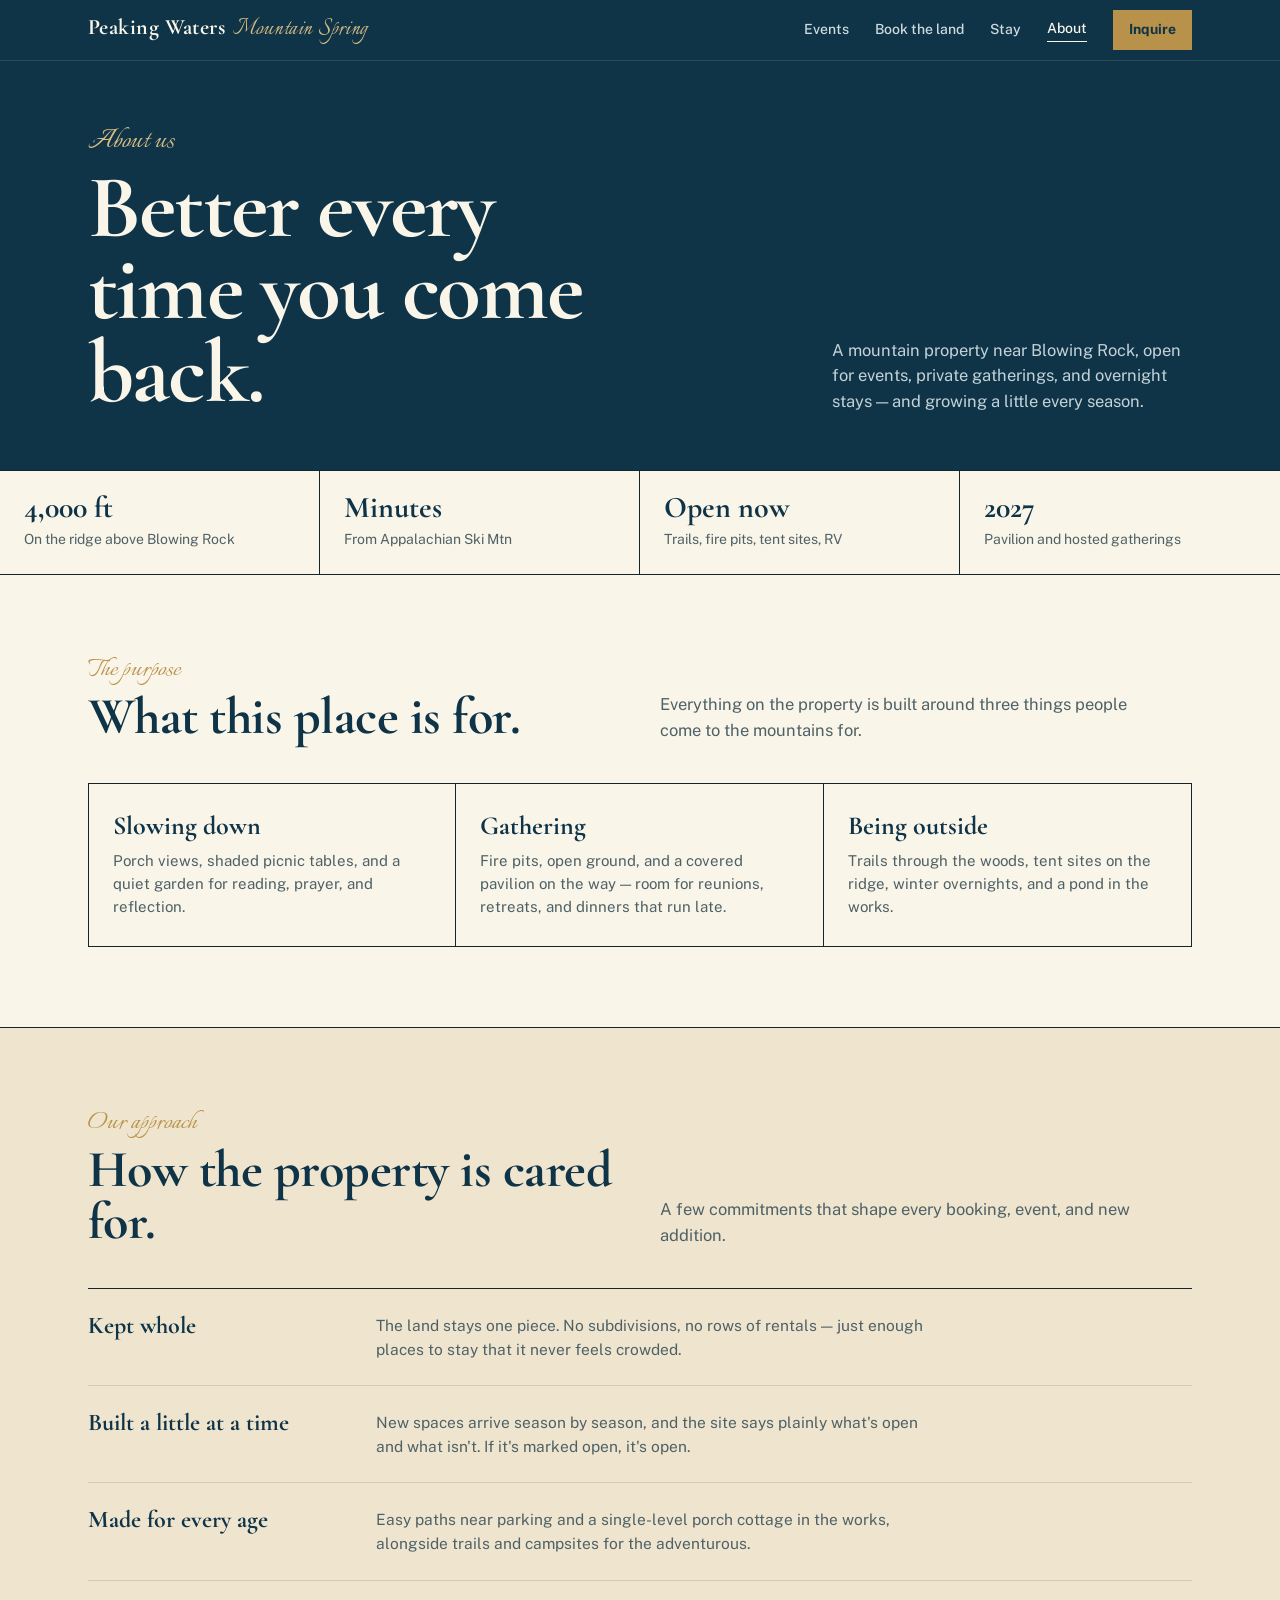
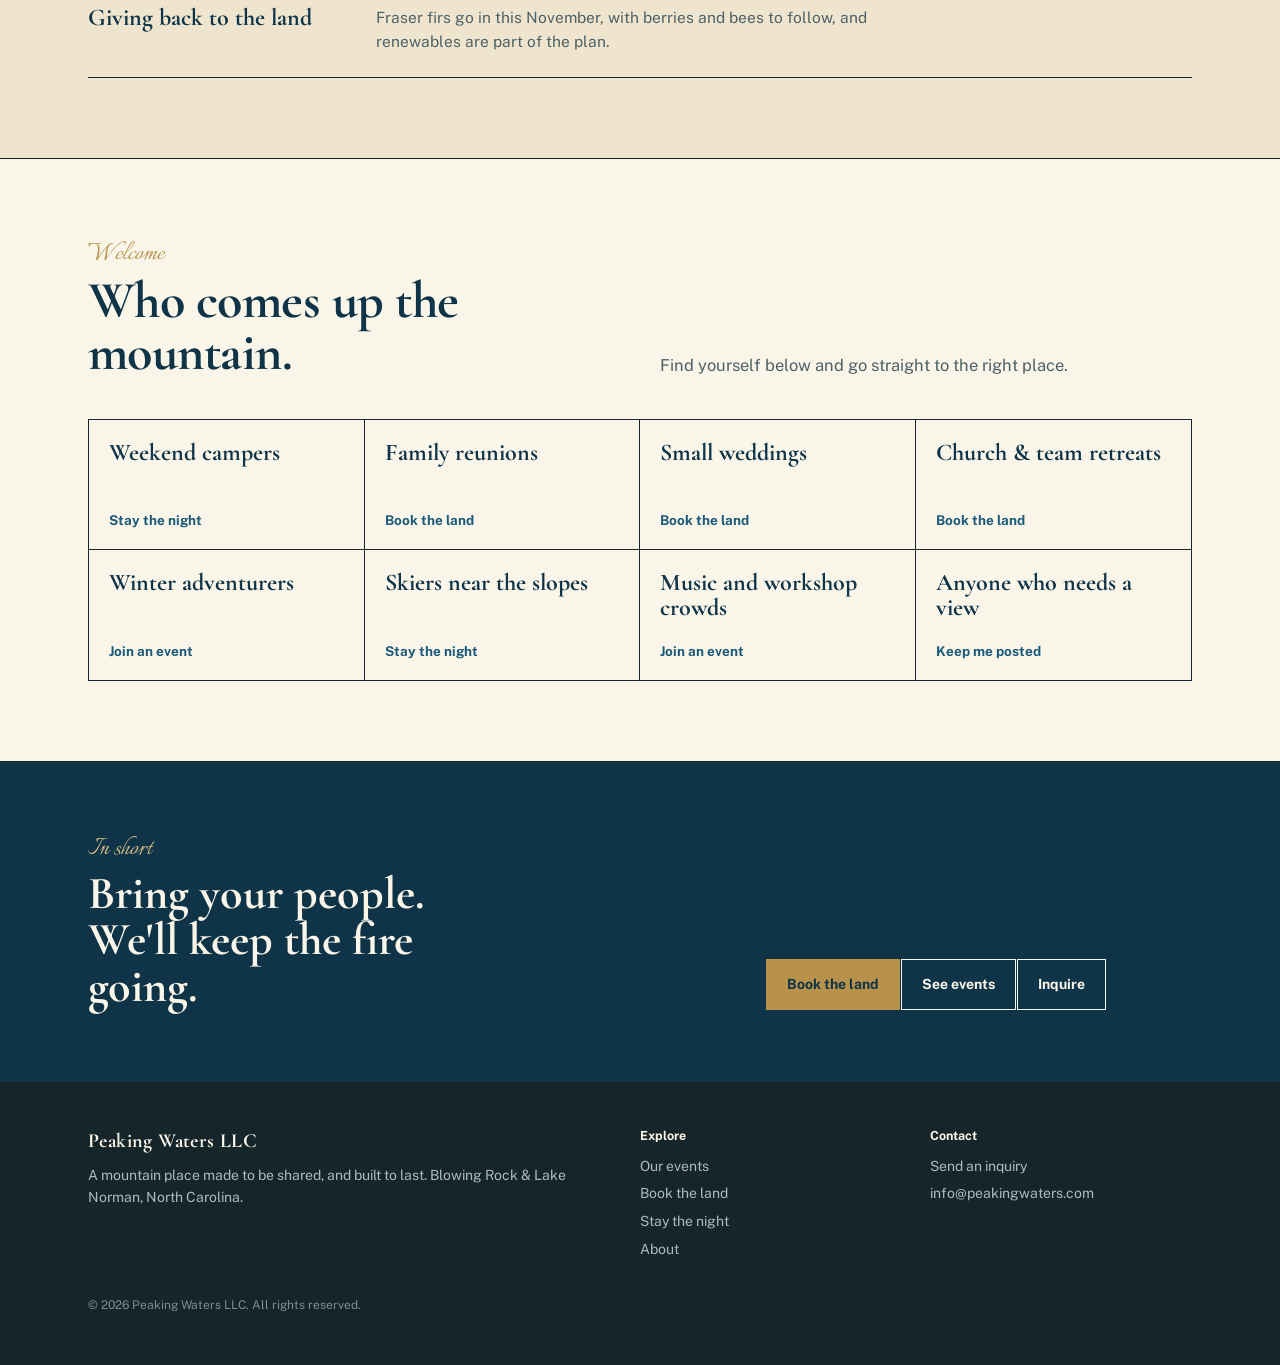
==== commit db651bb9: "Update Italian terms to English in about.html" ====
--- a/about.html
+++ b/about.html
@@ -3,7 +3,7 @@
 <head>
 <meta charset="UTF-8">
 <meta name="viewport" content="width=device-width, initial-scale=1.0">
-<title>Chi Siamo — About Peaking Waters | Blowing Rock, NC</title>
+<title>About Peaking Waters | Blowing Rock, NC</title>
 <meta name="description" content="Peaking Waters is a 4,000-ft mountain property near Blowing Rock, NC — open for events, land bookings, and overnight stays, and built a little more every season.">
 <link rel="preconnect" href="https://fonts.googleapis.com">
 <link rel="preconnect" href="https://fonts.gstatic.com" crossorigin>
@@ -134,12 +134,12 @@
 
 <div class="topbar">
   <div class="wrap row">
-    <a href="index.html" class="brand">Peaking Waters <span class="script">Fonte di Montagna</span></a>
+    <a href="index.html" class="brand">Peaking Waters <span class="script">Mountain Spring</span></a>
     <nav aria-label="Main">
       <a href="index.html#events">Events</a>
       <a href="index.html#book">Book the land</a>
       <a href="index.html#stay">Stay</a>
-      <a href="about.html" aria-current="page">Chi Siamo</a>
+      <a href="about.html" aria-current="page">About</a>
       <a href="index.html#inquire" class="cta">Inquire</a>
     </nav>
   </div>
@@ -148,7 +148,7 @@
 <header class="hero">
   <div class="wrap hero-top">
     <div>
-      <div class="sub">Chi siamo</div>
+      <div class="sub">About us</div>
       <h1>Better every time you come back.</h1>
     </div>
     <p class="hero-side">A mountain property near Blowing Rock, open for events, private gatherings, and overnight stays — and growing a little every season.</p>
@@ -165,7 +165,7 @@
 <section class="sec">
   <div class="wrap">
     <div class="sec-head">
-      <div><div class="sub">Per cosa</div><h2>What this place is for.</h2></div>
+      <div><div class="sub">The purpose</div><h2>What this place is for.</h2></div>
       <p>Everything on the property is built around three things people come to the mountains for.</p>
     </div>
     <div class="for">
@@ -188,7 +188,7 @@
 <section class="sec care">
   <div class="wrap">
     <div class="sec-head">
-      <div><div class="sub">Come funziona</div><h2>How the property is cared for.</h2></div>
+      <div><div class="sub">Our approach</div><h2>How the property is cared for.</h2></div>
       <p>A few commitments that shape every booking, event, and new addition.</p>
     </div>
     <div class="how">
@@ -215,7 +215,7 @@
 <section class="sec">
   <div class="wrap">
     <div class="sec-head">
-      <div><div class="sub">Benvenuti</div><h2>Who comes up the mountain.</h2></div>
+      <div><div class="sub">Welcome</div><h2>Who comes up the mountain.</h2></div>
       <p>Find yourself below and go straight to the right place.</p>
     </div>
     <div class="who">
@@ -234,7 +234,7 @@
 <section class="closing">
   <div class="wrap closing-inner">
     <div>
-      <div class="sub">In breve</div>
+      <div class="sub">In short</div>
       <p class="big">Bring your people. We'll keep the fire going.</p>
     </div>
     <div class="cta-row">
@@ -257,7 +257,7 @@
         <a href="index.html#events">Our events</a>
         <a href="index.html#book">Book the land</a>
         <a href="index.html#stay">Stay the night</a>
-        <a href="about.html">Chi Siamo</a>
+        <a href="about.html">About</a>
       </div>
       <div>
         <h5>Contact</h5>
